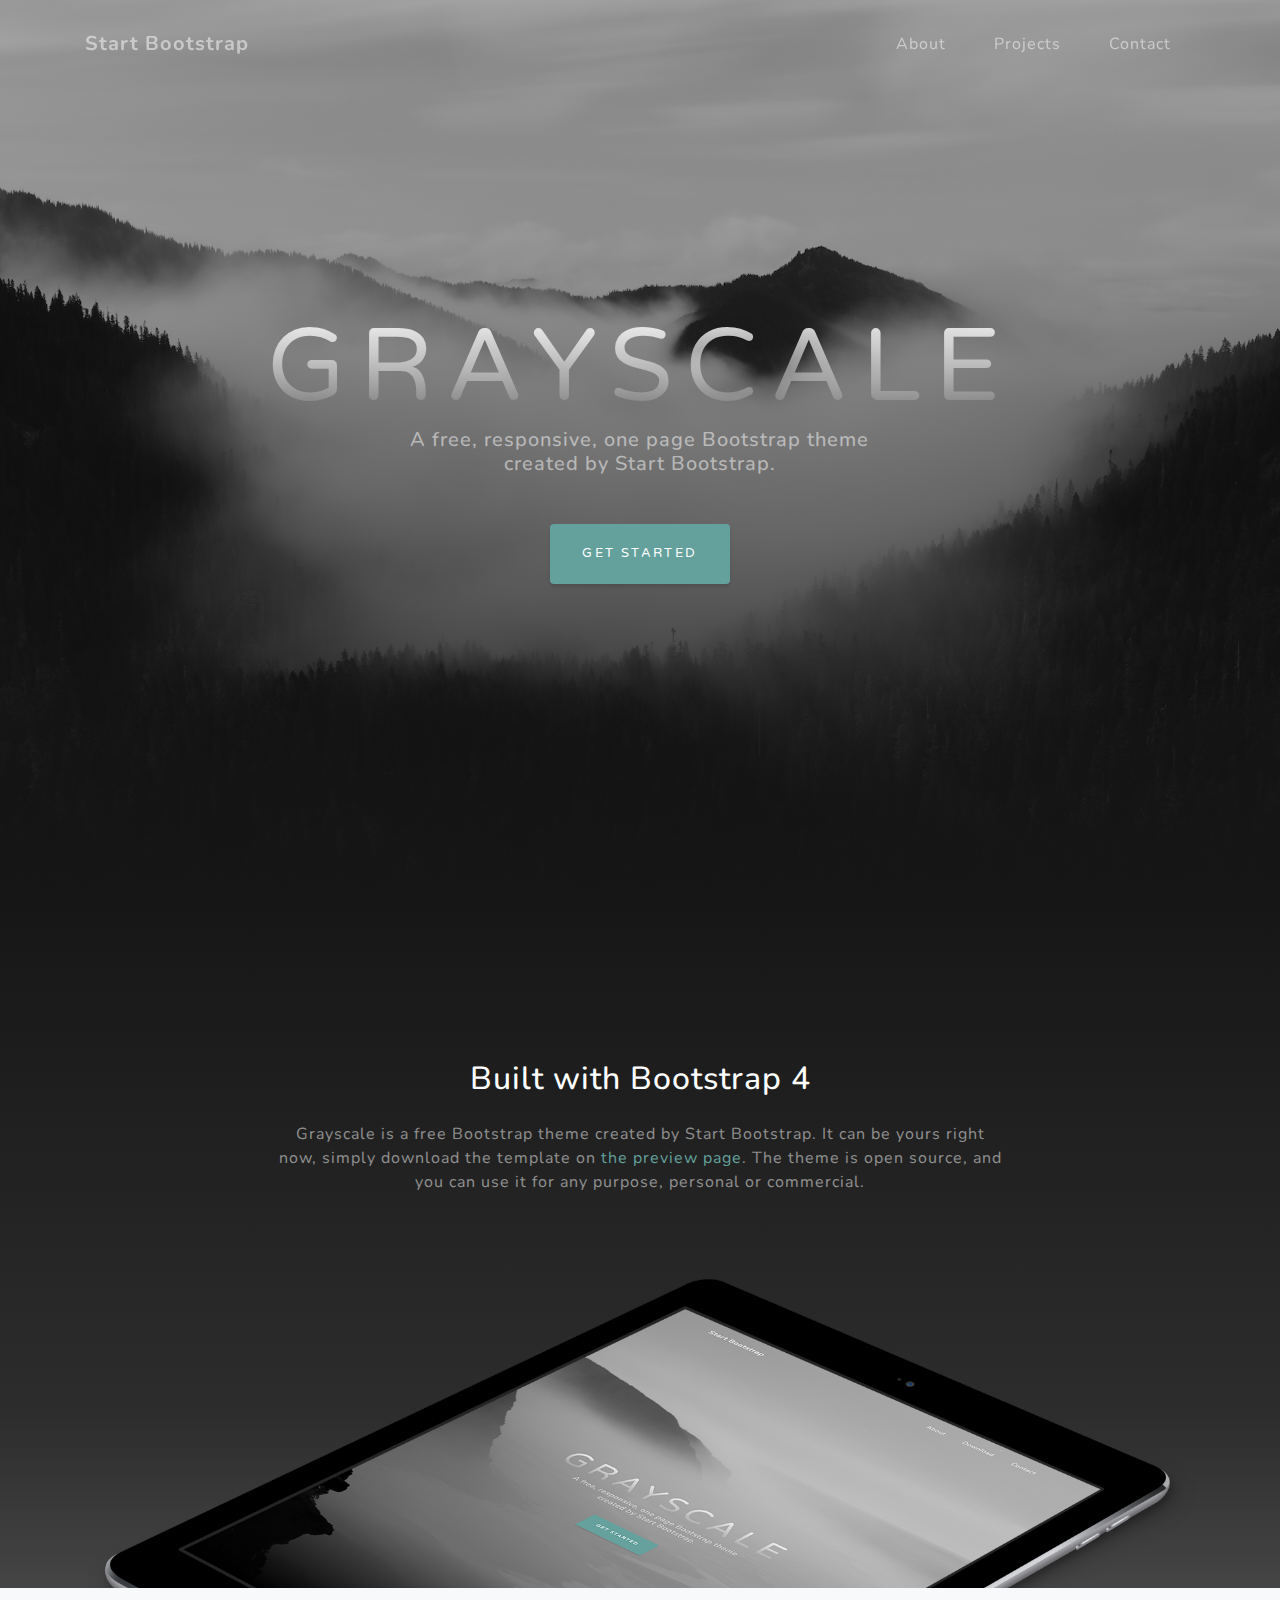
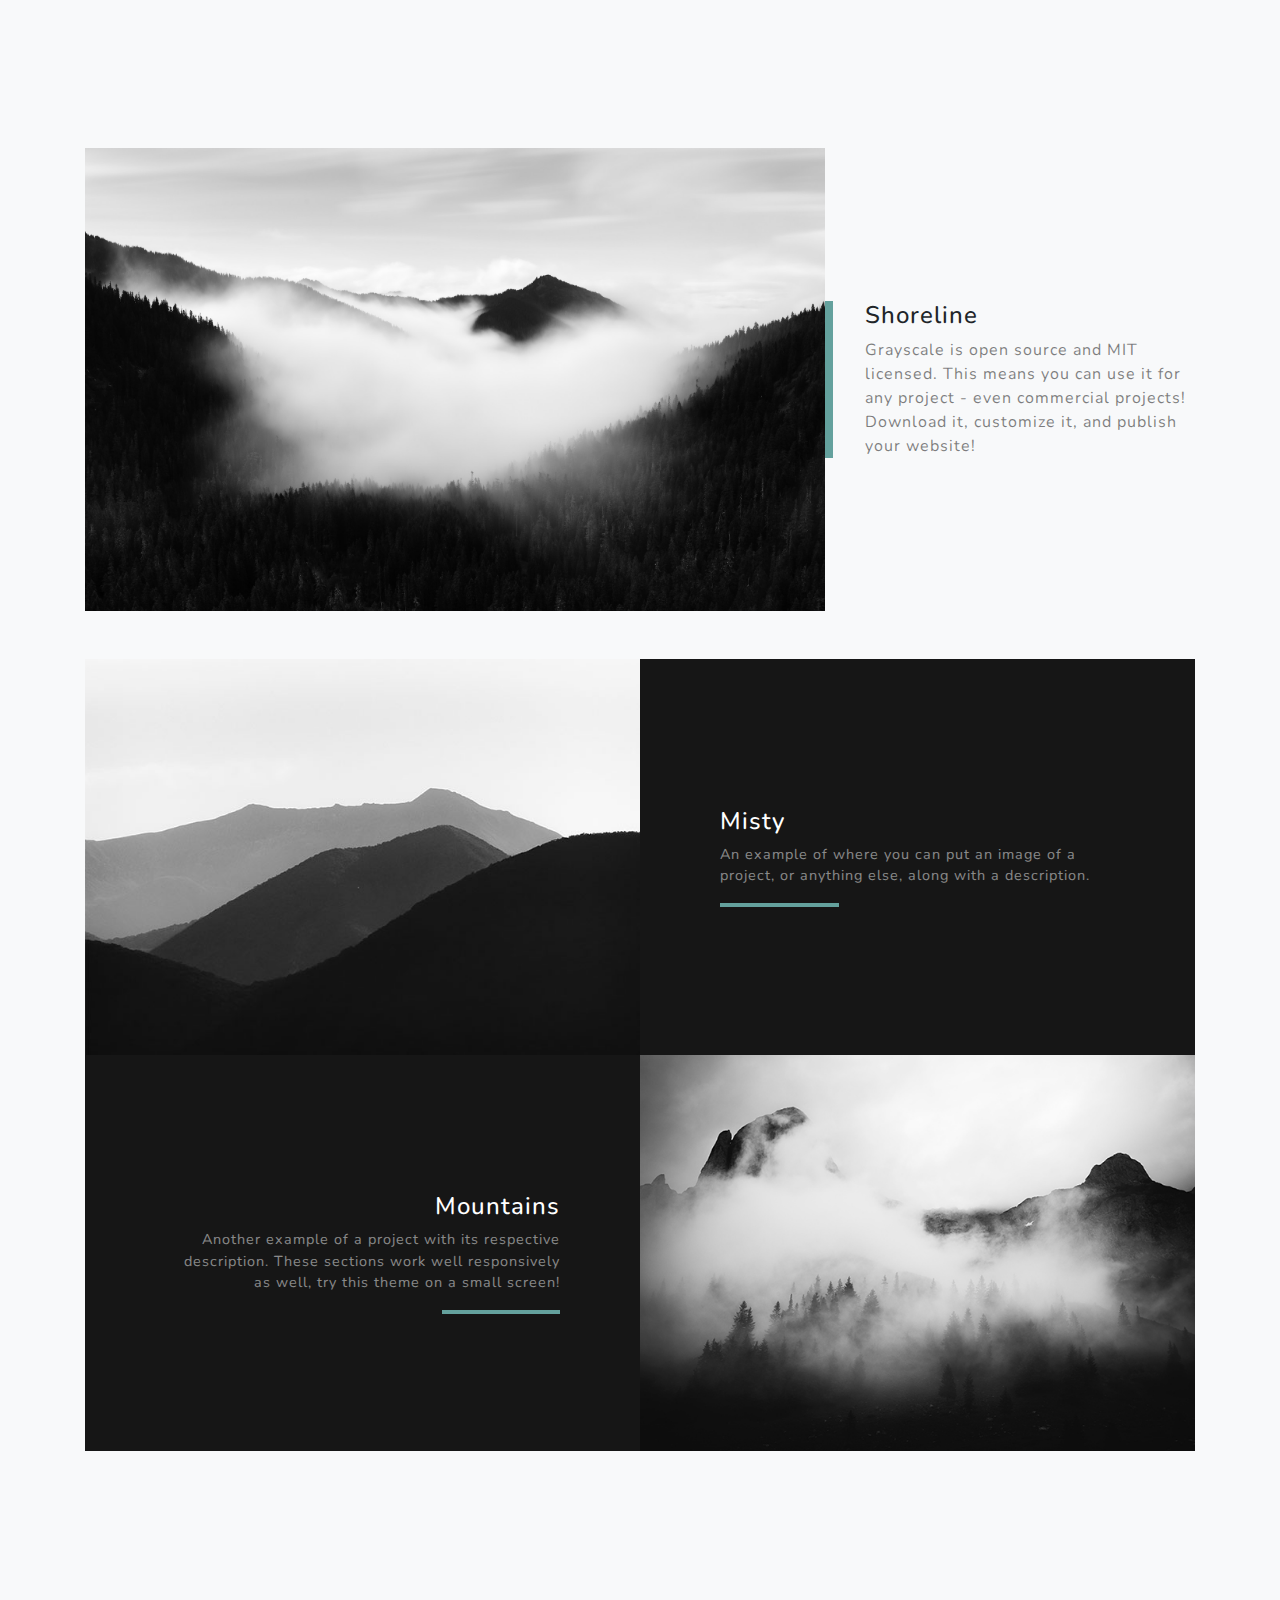
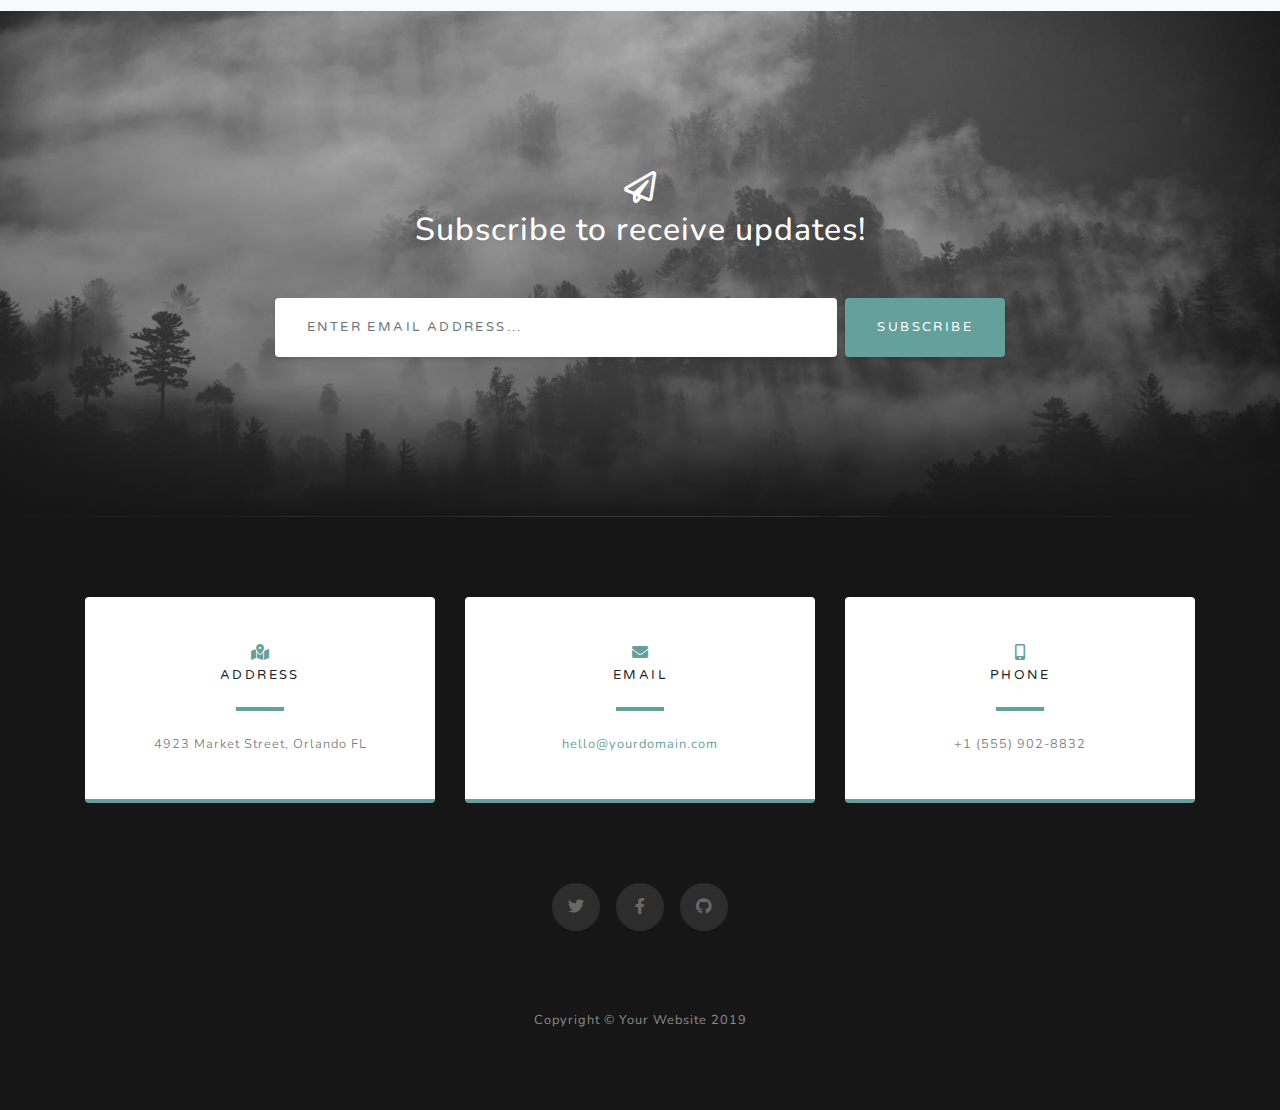
==== index.html @ 2335f9d2 "added a template for the store" ====
<!DOCTYPE html>
<html lang="en">

<head>

  <meta charset="utf-8">
  <meta name="viewport" content="width=device-width, initial-scale=1, shrink-to-fit=no">
  <meta name="description" content="">
  <meta name="author" content="">

  <title>VULGAR</title>

  <!-- Bootstrap core CSS -->
  <link href="vendor/bootstrap/css/bootstrap.min.css" rel="stylesheet">

  <!-- Custom fonts for this template -->
  <link href="vendor/fontawesome-free/css/all.min.css" rel="stylesheet">
  <link href="https://fonts.googleapis.com/css?family=Varela+Round" rel="stylesheet">
  <link href="https://fonts.googleapis.com/css?family=Nunito:200,200i,300,300i,400,400i,600,600i,700,700i,800,800i,900,900i" rel="stylesheet">

  <!-- Custom styles for this template -->
  <link href="css/grayscale.min.css" rel="stylesheet">

</head>

<body id="page-top">

  <!-- Navigation -->
  <nav class="navbar navbar-expand-lg navbar-light fixed-top" id="mainNav">
    <div class="container">
      <a class="navbar-brand js-scroll-trigger" href="#page-top">Start Bootstrap</a>
      <button class="navbar-toggler navbar-toggler-right" type="button" data-toggle="collapse" data-target="#navbarResponsive" aria-controls="navbarResponsive" aria-expanded="false" aria-label="Toggle navigation">
        Menu
        <i class="fas fa-bars"></i>
      </button>
      <div class="collapse navbar-collapse" id="navbarResponsive">
        <ul class="navbar-nav ml-auto">
          <li class="nav-item">
            <a class="nav-link js-scroll-trigger" href="#about">About</a>
          </li>
          <li class="nav-item">
            <a class="nav-link js-scroll-trigger" href="#projects">Projects</a>
          </li>
          <li class="nav-item">
            <a class="nav-link js-scroll-trigger" href="#signup">Contact</a>
          </li>
        </ul>
      </div>
    </div>
  </nav>

  <!-- Header -->
  <header class="masthead">
    <div class="container d-flex h-100 align-items-center">
      <div class="mx-auto text-center">
        <h1 class="mx-auto my-0 text-uppercase">Grayscale</h1>
        <h2 class="text-white-50 mx-auto mt-2 mb-5">A free, responsive, one page Bootstrap theme created by Start Bootstrap.</h2>
        <a href="#about" class="btn btn-primary js-scroll-trigger">Get Started</a>
      </div>
    </div>
  </header>

  <!-- About Section -->
  <section id="about" class="about-section text-center">
    <div class="container">
      <div class="row">
        <div class="col-lg-8 mx-auto">
          <h2 class="text-white mb-4">Built with Bootstrap 4</h2>
          <p class="text-white-50">Grayscale is a free Bootstrap theme created by Start Bootstrap. It can be yours right now, simply download the template on
            <a href="http://startbootstrap.com/template-overviews/grayscale/">the preview page</a>. The theme is open source, and you can use it for any purpose, personal or commercial.</p>
        </div>
      </div>
      <img src="img/ipad.png" class="img-fluid" alt="">
    </div>
  </section>

  <!-- Projects Section -->
  <section id="projects" class="projects-section bg-light">
    <div class="container">

      <!-- Featured Project Row -->
      <div class="row align-items-center no-gutters mb-4 mb-lg-5">
        <div class="col-xl-8 col-lg-7">
          <img class="img-fluid mb-3 mb-lg-0" src="img/bg-masthead.jpg" alt="">
        </div>
        <div class="col-xl-4 col-lg-5">
          <div class="featured-text text-center text-lg-left">
            <h4>Shoreline</h4>
            <p class="text-black-50 mb-0">Grayscale is open source and MIT licensed. This means you can use it for any project - even commercial projects! Download it, customize it, and publish your website!</p>
          </div>
        </div>
      </div>

      <!-- Project One Row -->
      <div class="row justify-content-center no-gutters mb-5 mb-lg-0">
        <div class="col-lg-6">
          <img class="img-fluid" src="img/demo-image-01.jpg" alt="">
        </div>
        <div class="col-lg-6">
          <div class="bg-black text-center h-100 project">
            <div class="d-flex h-100">
              <div class="project-text w-100 my-auto text-center text-lg-left">
                <h4 class="text-white">Misty</h4>
                <p class="mb-0 text-white-50">An example of where you can put an image of a project, or anything else, along with a description.</p>
                <hr class="d-none d-lg-block mb-0 ml-0">
              </div>
            </div>
          </div>
        </div>
      </div>

      <!-- Project Two Row -->
      <div class="row justify-content-center no-gutters">
        <div class="col-lg-6">
          <img class="img-fluid" src="img/demo-image-02.jpg" alt="">
        </div>
        <div class="col-lg-6 order-lg-first">
          <div class="bg-black text-center h-100 project">
            <div class="d-flex h-100">
              <div class="project-text w-100 my-auto text-center text-lg-right">
                <h4 class="text-white">Mountains</h4>
                <p class="mb-0 text-white-50">Another example of a project with its respective description. These sections work well responsively as well, try this theme on a small screen!</p>
                <hr class="d-none d-lg-block mb-0 mr-0">
              </div>
            </div>
          </div>
        </div>
      </div>

    </div>
  </section>

  <!-- Signup Section -->
  <section id="signup" class="signup-section">
    <div class="container">
      <div class="row">
        <div class="col-md-10 col-lg-8 mx-auto text-center">

          <i class="far fa-paper-plane fa-2x mb-2 text-white"></i>
          <h2 class="text-white mb-5">Subscribe to receive updates!</h2>

          <form class="form-inline d-flex">
            <input type="email" class="form-control flex-fill mr-0 mr-sm-2 mb-3 mb-sm-0" id="inputEmail" placeholder="Enter email address...">
            <button type="submit" class="btn btn-primary mx-auto">Subscribe</button>
          </form>

        </div>
      </div>
    </div>
  </section>

  <!-- Contact Section -->
  <section class="contact-section bg-black">
    <div class="container">

      <div class="row">

        <div class="col-md-4 mb-3 mb-md-0">
          <div class="card py-4 h-100">
            <div class="card-body text-center">
              <i class="fas fa-map-marked-alt text-primary mb-2"></i>
              <h4 class="text-uppercase m-0">Address</h4>
              <hr class="my-4">
              <div class="small text-black-50">4923 Market Street, Orlando FL</div>
            </div>
          </div>
        </div>

        <div class="col-md-4 mb-3 mb-md-0">
          <div class="card py-4 h-100">
            <div class="card-body text-center">
              <i class="fas fa-envelope text-primary mb-2"></i>
              <h4 class="text-uppercase m-0">Email</h4>
              <hr class="my-4">
              <div class="small text-black-50">
                <a href="#">hello@yourdomain.com</a>
              </div>
            </div>
          </div>
        </div>

        <div class="col-md-4 mb-3 mb-md-0">
          <div class="card py-4 h-100">
            <div class="card-body text-center">
              <i class="fas fa-mobile-alt text-primary mb-2"></i>
              <h4 class="text-uppercase m-0">Phone</h4>
              <hr class="my-4">
              <div class="small text-black-50">+1 (555) 902-8832</div>
            </div>
          </div>
        </div>
      </div>

      <div class="social d-flex justify-content-center">
        <a href="#" class="mx-2">
          <i class="fab fa-twitter"></i>
        </a>
        <a href="#" class="mx-2">
          <i class="fab fa-facebook-f"></i>
        </a>
        <a href="#" class="mx-2">
          <i class="fab fa-github"></i>
        </a>
      </div>

    </div>
  </section>

  <!-- Footer -->
  <footer class="bg-black small text-center text-white-50">
    <div class="container">
      Copyright &copy; Your Website 2019
    </div>
  </footer>

  <!-- Bootstrap core JavaScript -->
  <script src="vendor/jquery/jquery.min.js"></script>
  <script src="vendor/bootstrap/js/bootstrap.bundle.min.js"></script>

  <!-- Plugin JavaScript -->
  <script src="vendor/jquery-easing/jquery.easing.min.js"></script>

  <!-- Custom scripts for this template -->
  <script src="js/grayscale.min.js"></script>

</body>

</html>
---- css/grayscale.min.css ----
/*!
 * Start Bootstrap - Grayscale v5.0.8 (https://startbootstrap.com/template-overviews/grayscale)
 * Copyright 2013-2019 Start Bootstrap
 * Licensed under MIT (https://github.com/BlackrockDigital/startbootstrap-grayscale/blob/master/LICENSE)
 */#mainNav{min-height:56px;background-color:#fff}#mainNav .navbar-toggler{font-size:80%;padding:.75rem;color:#64a19d;border:1px solid #64a19d}#mainNav .navbar-toggler:focus{outline:0}#mainNav .navbar-brand{color:#161616;font-weight:700;padding:.9rem 0}#mainNav .navbar-nav .nav-item:hover{color:fade(white,80%);outline:0;background-color:transparent}#mainNav .navbar-nav .nav-item:active,#mainNav .navbar-nav .nav-item:focus{outline:0;background-color:transparent}@media (min-width:992px){#mainNav{padding-top:0;padding-bottom:0;border-bottom:none;background-color:transparent;-webkit-transition:background-color .3s ease-in-out;transition:background-color .3s ease-in-out}#mainNav .navbar-brand{padding:.5rem 0;color:rgba(255,255,255,.5)}#mainNav .nav-link{-webkit-transition:none;transition:none;padding:2rem 1.5rem;color:rgba(255,255,255,.5)}#mainNav .nav-link:hover{color:rgba(255,255,255,.75)}#mainNav .nav-link:active{color:#fff}#mainNav.navbar-shrink{background-color:#fff}#mainNav.navbar-shrink .navbar-brand{color:#161616}#mainNav.navbar-shrink .nav-link{color:#161616;padding:1.5rem 1.5rem 1.25rem;border-bottom:.25rem solid transparent}#mainNav.navbar-shrink .nav-link:hover{color:#64a19d}#mainNav.navbar-shrink .nav-link:active{color:#467370}#mainNav.navbar-shrink .nav-link.active{color:#64a19d;outline:0;border-bottom:.25rem solid #64a19d}}.masthead{position:relative;width:100%;height:auto;min-height:35rem;padding:15rem 0;background:-webkit-gradient(linear,left top,left bottom,from(rgba(22,22,22,.3)),color-stop(75%,rgba(22,22,22,.7)),to(#161616)),url(../img/bg-masthead.jpg);background:linear-gradient(to bottom,rgba(22,22,22,.3) 0,rgba(22,22,22,.7) 75%,#161616 100%),url(../img/bg-masthead.jpg);background-position:center;background-repeat:no-repeat;background-attachment:scroll;background-size:cover}.masthead h1{font-family:'Varela Round';font-size:2.5rem;line-height:2.5rem;letter-spacing:.8rem;background:-webkit-linear-gradient(rgba(255,255,255,.9),rgba(255,255,255,0));-webkit-text-fill-color:transparent;-webkit-background-clip:text}.masthead h2{max-width:20rem;font-size:1rem}@media (min-width:768px){.masthead h1{font-size:4rem;line-height:4rem}}@media (min-width:992px){.masthead{height:100vh;padding:0}.masthead h1{font-size:6.5rem;line-height:6.5rem;letter-spacing:.8rem}.masthead h2{max-width:30rem;font-size:1.25rem}}.btn{-webkit-box-shadow:0 .1875rem .1875rem 0 rgba(0,0,0,.1)!important;box-shadow:0 .1875rem .1875rem 0 rgba(0,0,0,.1)!important;padding:1.25rem 2rem;font-family:'Varela Round';font-size:80%;text-transform:uppercase;letter-spacing:.15rem;border:0}.btn-primary{background-color:#64a19d}.btn-primary:hover{background-color:#4f837f}.btn-primary:focus{background-color:#4f837f;color:#fff}.btn-primary:active{background-color:#467370!important}.about-section{padding-top:10rem;background:-webkit-gradient(linear,left top,left bottom,from(#161616),color-stop(75%,rgba(22,22,22,.9)),to(rgba(22,22,22,.8)));background:linear-gradient(to bottom,#161616 0,rgba(22,22,22,.9) 75%,rgba(22,22,22,.8) 100%)}.about-section p{margin-bottom:5rem}.projects-section{padding:10rem 0}.projects-section .featured-text{padding:2rem}@media (min-width:992px){.projects-section .featured-text{padding:0 0 0 2rem;border-left:.5rem solid #64a19d}}.projects-section .project-text{padding:3rem;font-size:90%}@media (min-width:992px){.projects-section .project-text{padding:5rem}.projects-section .project-text hr{border-color:#64a19d;border-width:.25rem;width:30%}}.signup-section{padding:10rem 0;background:-webkit-gradient(linear,left top,left bottom,from(rgba(22,22,22,.1)),color-stop(75%,rgba(22,22,22,.5)),to(#161616)),url(../img/bg-signup.jpg);background:linear-gradient(to bottom,rgba(22,22,22,.1) 0,rgba(22,22,22,.5) 75%,#161616 100%),url(../img/bg-signup.jpg);background-position:center;background-repeat:no-repeat;background-attachment:scroll;background-size:cover}.signup-section .form-inline input{-webkit-box-shadow:0 .1875rem .1875rem 0 rgba(0,0,0,.1)!important;box-shadow:0 .1875rem .1875rem 0 rgba(0,0,0,.1)!important;padding:1.25rem 2rem;height:auto;font-family:'Varela Round';font-size:80%;text-transform:uppercase;letter-spacing:.15rem;border:0}.contact-section{padding:5rem 0 0}.contact-section .card{border:0;border-bottom:.25rem solid #64a19d}.contact-section .card h4{font-size:.8rem;font-family:'Varela Round';text-transform:uppercase;letter-spacing:.15rem}.contact-section .card hr{border-color:#64a19d;border-width:.25rem;width:3rem}.contact-section .social{margin-top:5rem}.contact-section .social a{text-align:center;height:3rem;width:3rem;background:rgba(255,255,255,.1);border-radius:100%;line-height:3rem;color:rgba(255,255,255,.3)}.contact-section .social a:hover{color:rgba(255,255,255,.5)}.contact-section .social a:active{color:#fff}body{font-family:Nunito;letter-spacing:.0625em}a{color:#64a19d}a:focus,a:hover{text-decoration:none;color:#3c6360}.bg-black{background-color:#161616!important}.bg-primary{background-color:#64a19d!important}.text-primary{color:#64a19d!important}footer{padding:5rem 0}
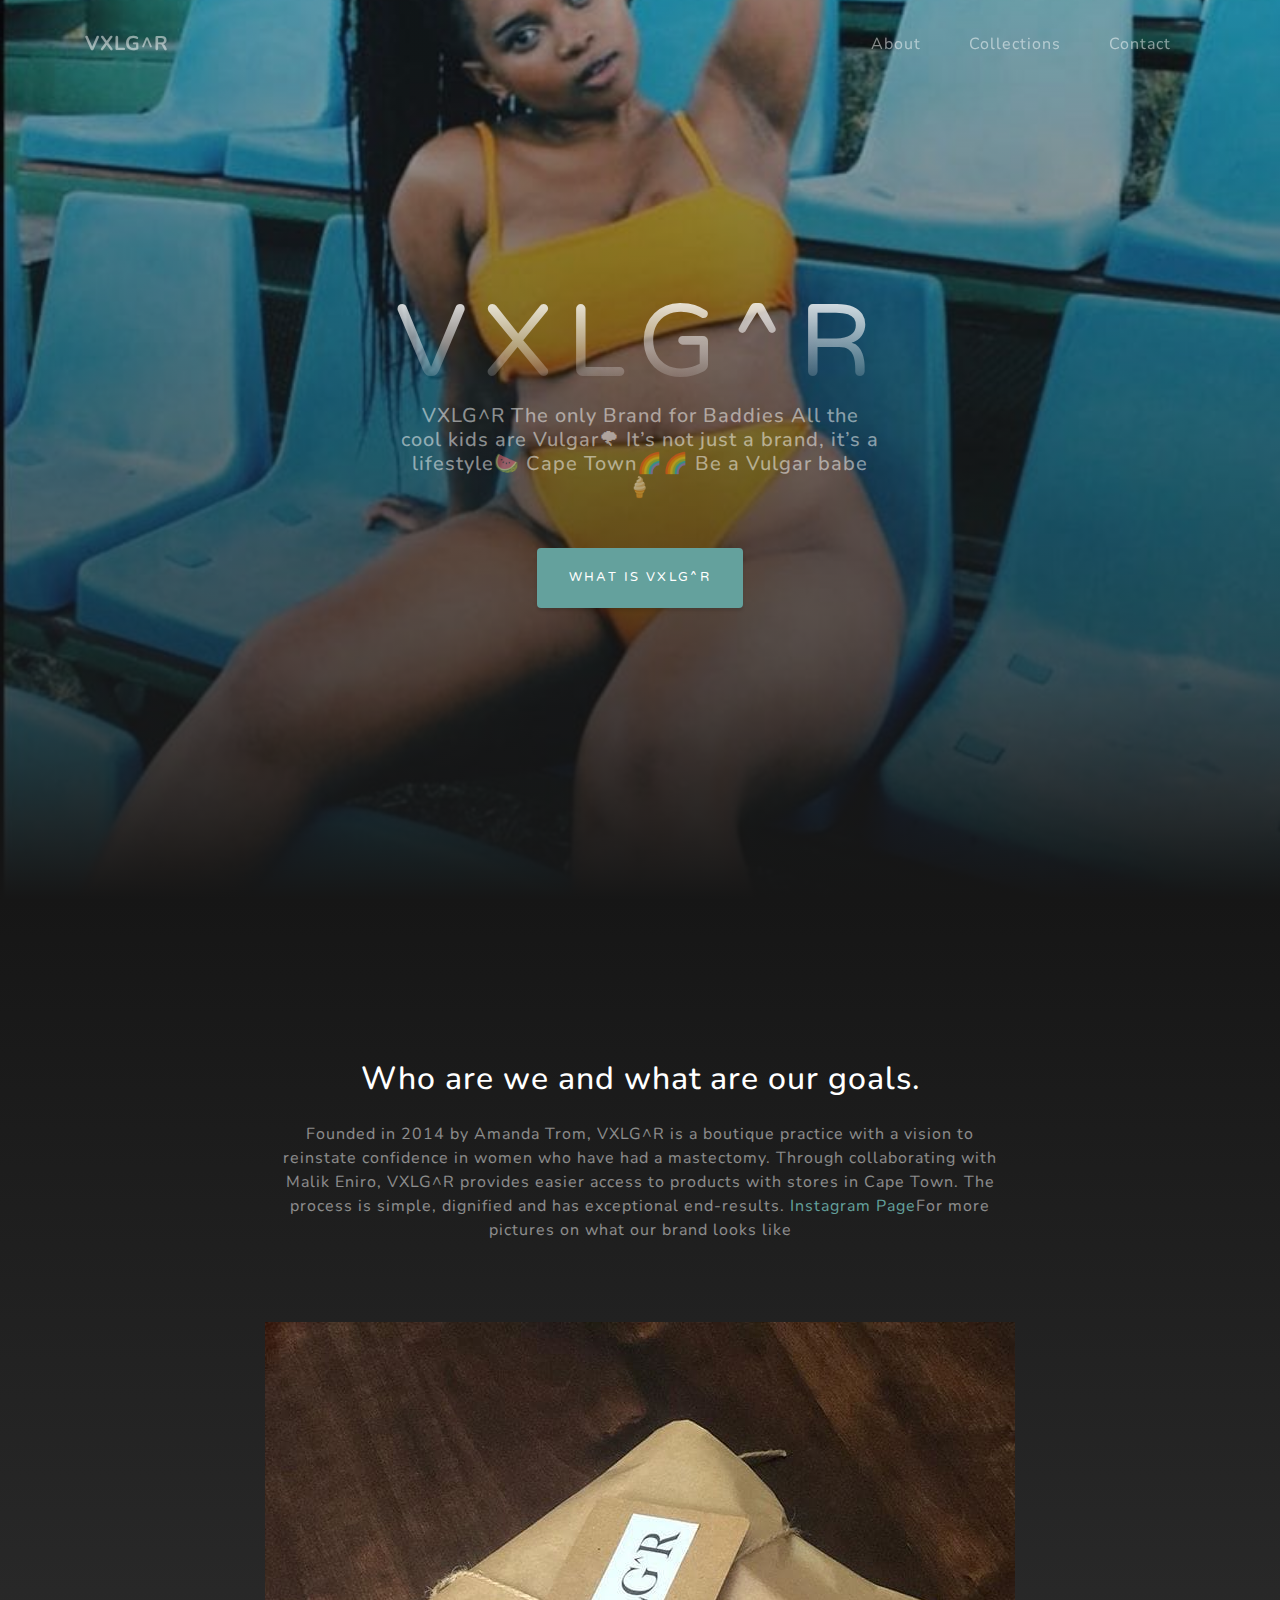
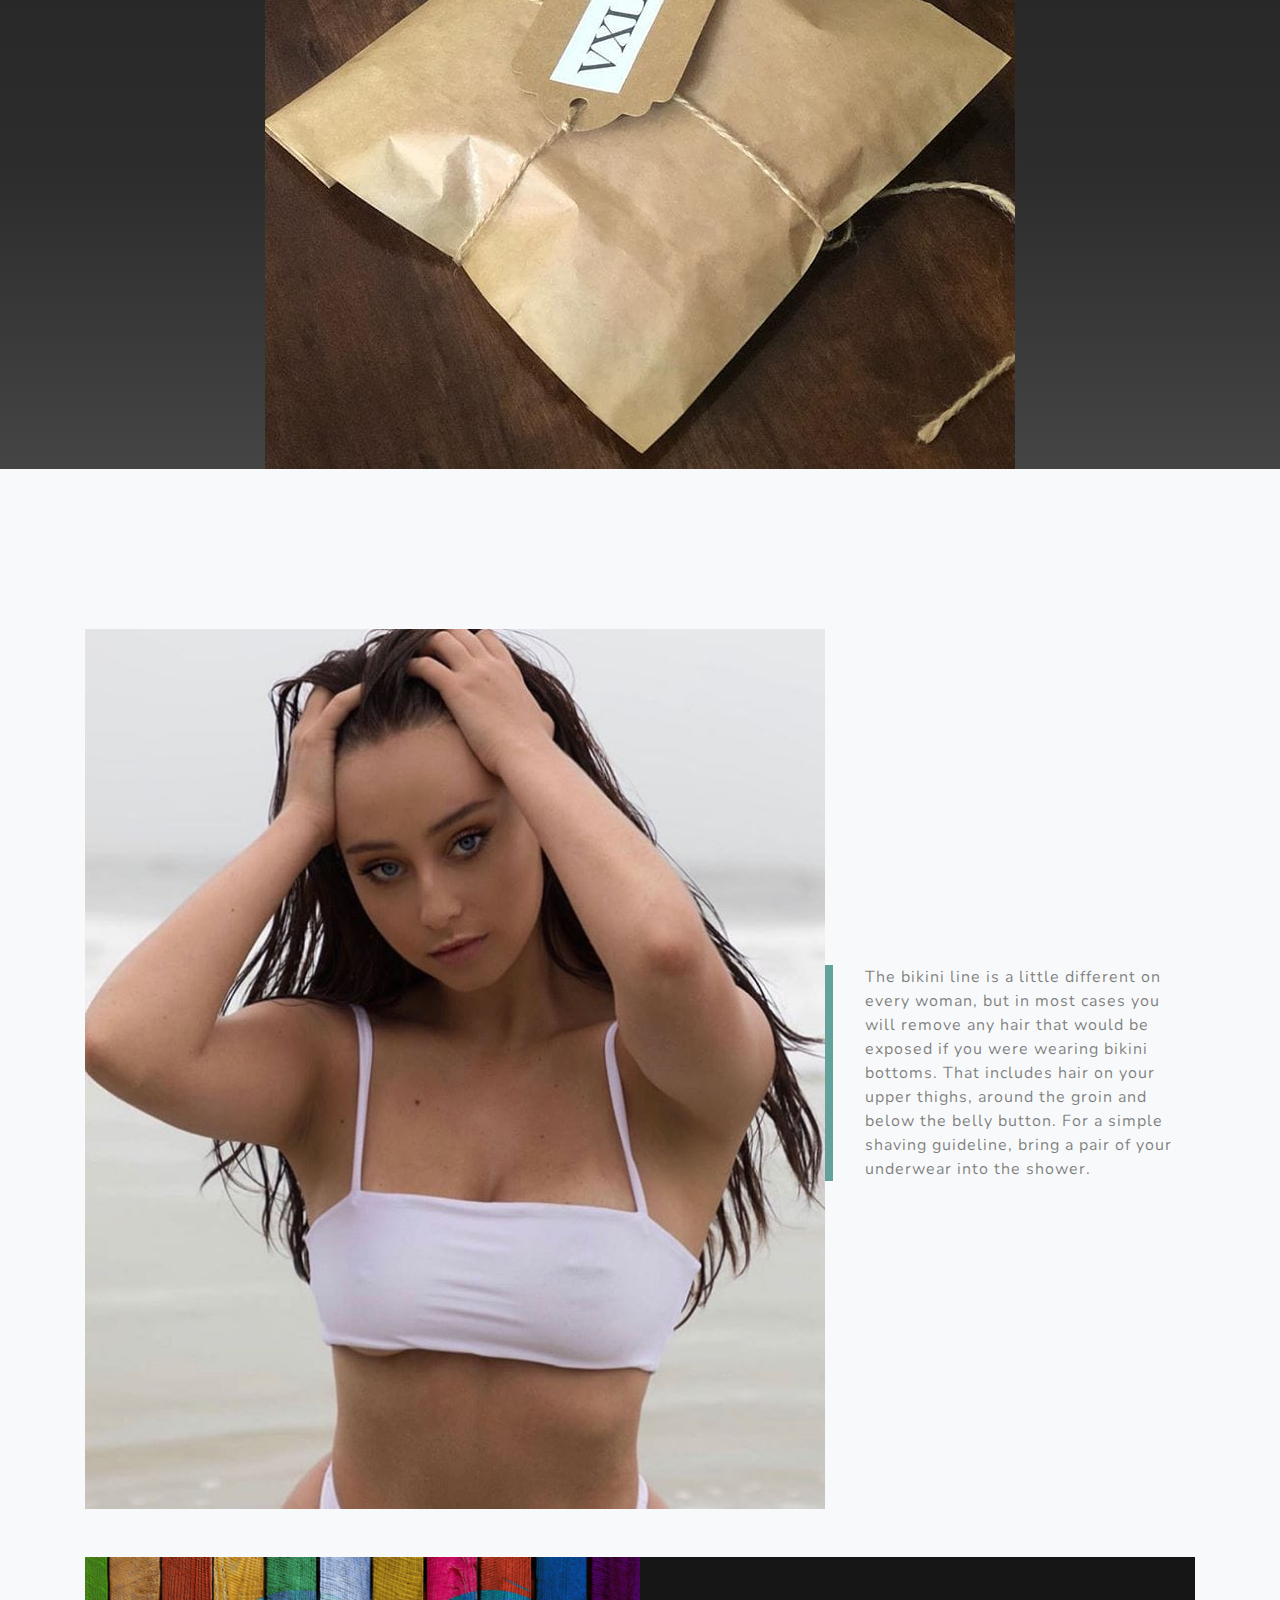
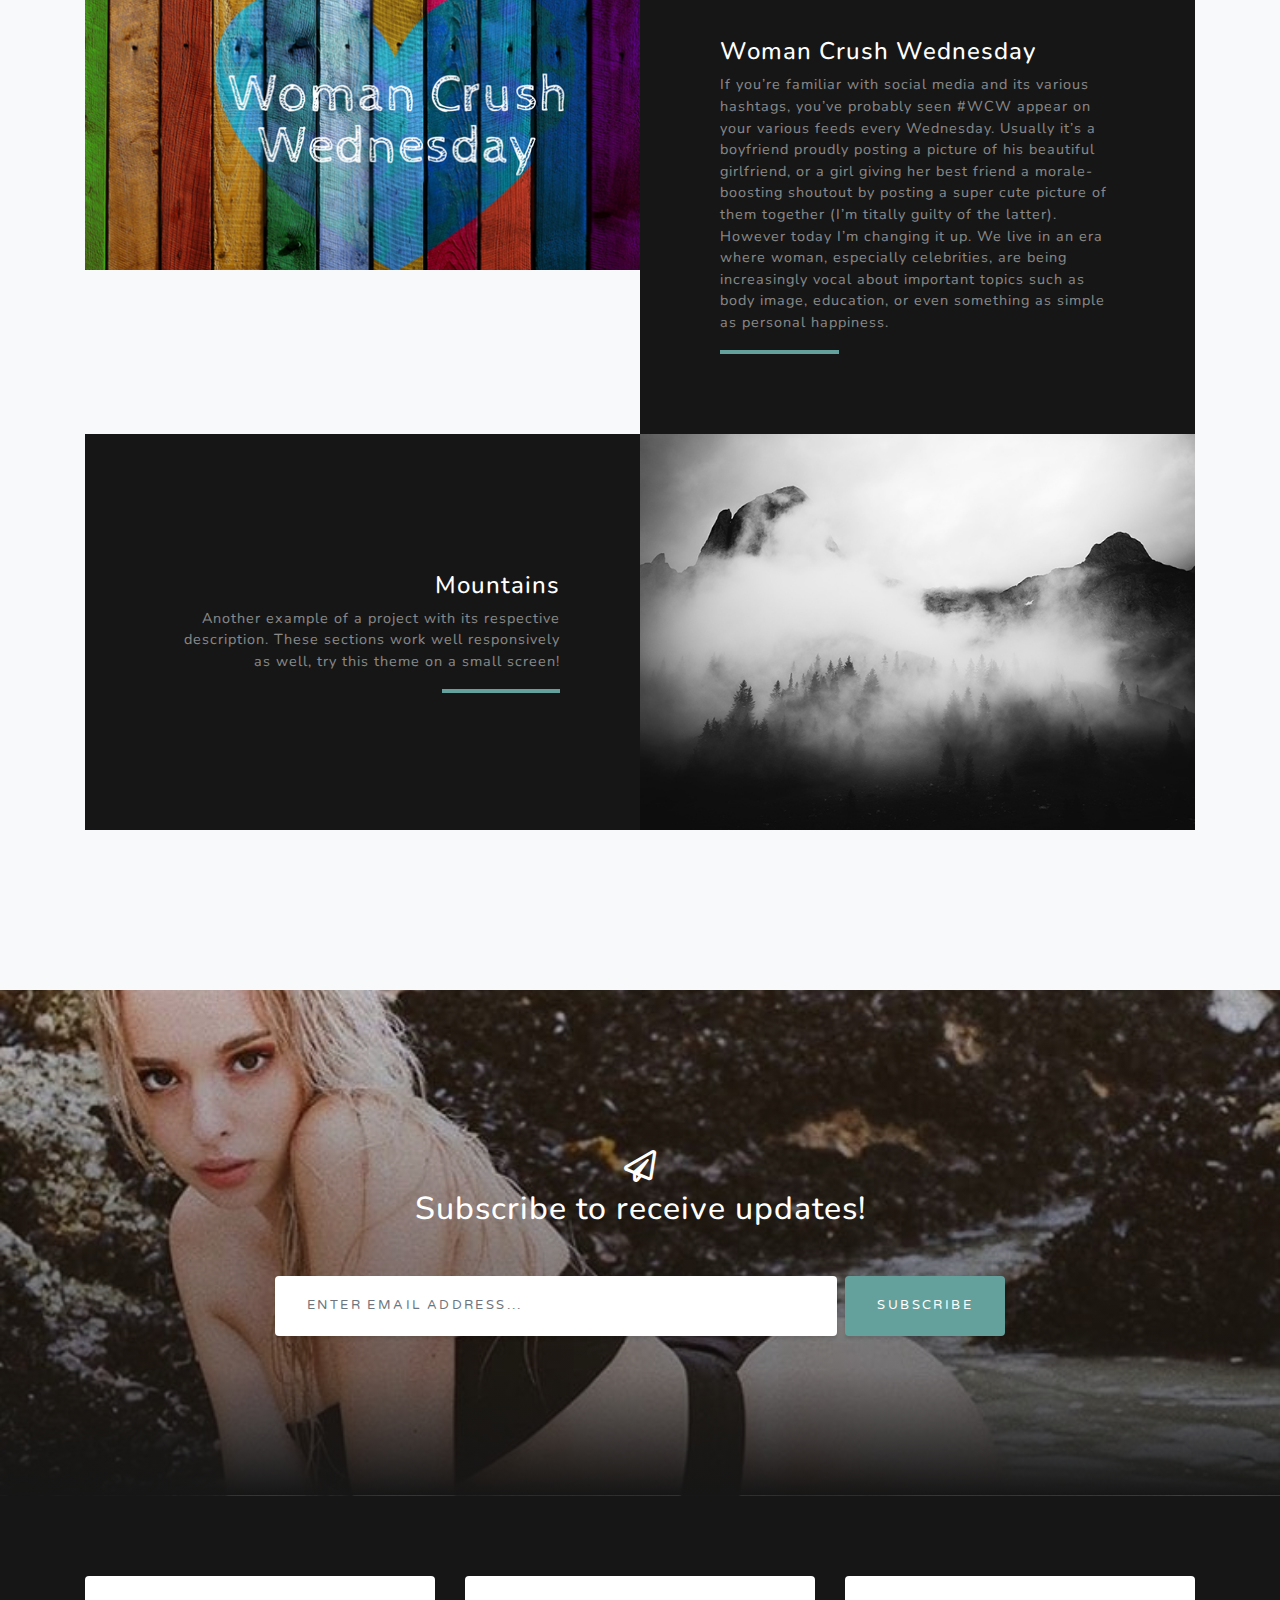
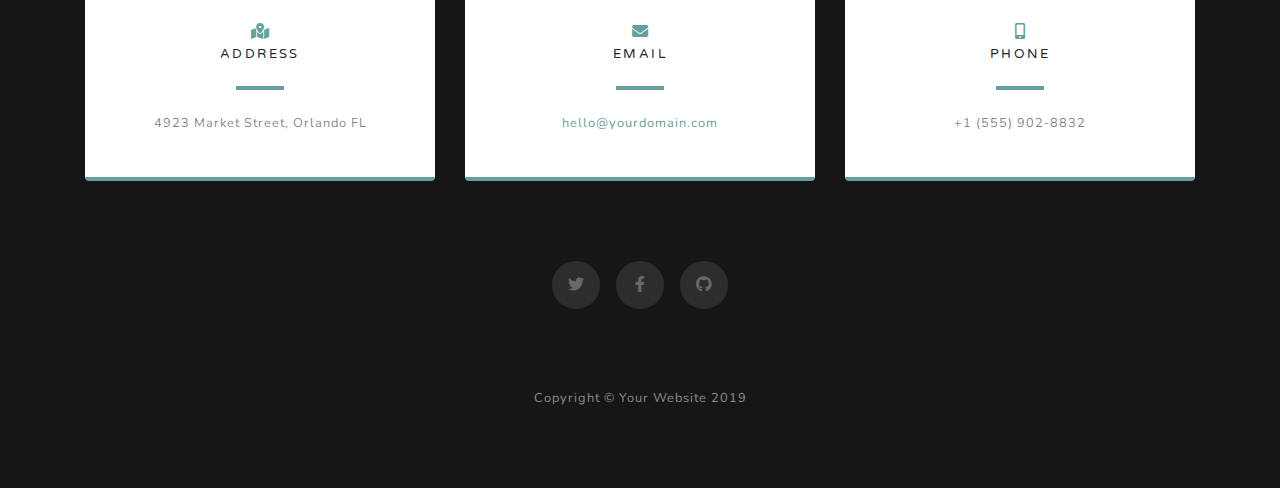
==== commit 733f584e: "added details and pictures" ====
--- a/index.html
+++ b/index.html
@@ -8,7 +8,7 @@
   <meta name="description" content="">
   <meta name="author" content="">
 
-  <title>VULGAR</title>
+  <title>VXLG^R</title>
 
   <!-- Bootstrap core CSS -->
   <link href="vendor/bootstrap/css/bootstrap.min.css" rel="stylesheet">
@@ -28,7 +28,7 @@
   <!-- Navigation -->
   <nav class="navbar navbar-expand-lg navbar-light fixed-top" id="mainNav">
     <div class="container">
-      <a class="navbar-brand js-scroll-trigger" href="#page-top">Start Bootstrap</a>
+      <a class="navbar-brand js-scroll-trigger" href="#page-top">VXLG^R</a>
       <button class="navbar-toggler navbar-toggler-right" type="button" data-toggle="collapse" data-target="#navbarResponsive" aria-controls="navbarResponsive" aria-expanded="false" aria-label="Toggle navigation">
         Menu
         <i class="fas fa-bars"></i>
@@ -39,7 +39,7 @@
             <a class="nav-link js-scroll-trigger" href="#about">About</a>
           </li>
           <li class="nav-item">
-            <a class="nav-link js-scroll-trigger" href="#projects">Projects</a>
+            <a class="nav-link js-scroll-trigger" href="#projects">Collections</a>
           </li>
           <li class="nav-item">
             <a class="nav-link js-scroll-trigger" href="#signup">Contact</a>
@@ -53,9 +53,14 @@
   <header class="masthead">
     <div class="container d-flex h-100 align-items-center">
       <div class="mx-auto text-center">
-        <h1 class="mx-auto my-0 text-uppercase">Grayscale</h1>
-        <h2 class="text-white-50 mx-auto mt-2 mb-5">A free, responsive, one page Bootstrap theme created by Start Bootstrap.</h2>
-        <a href="#about" class="btn btn-primary js-scroll-trigger">Get Started</a>
+        <h1 class="mx-auto my-0 text-uppercase">VXLG^R</h1>
+        <h2 class="text-white-50 mx-auto mt-2 mb-5">VXLG^R
+          The only Brand for Baddies
+          All the cool kids are Vulgar🌪
+          It’s not just a brand, it’s a lifestyle🍉
+          Cape Town🌈🌈
+          Be a Vulgar babe🍦</h2>
+        <a href="#about" class="btn btn-primary js-scroll-trigger">What is VXLG^R</a>
       </div>
     </div>
   </header>
@@ -65,12 +70,12 @@
     <div class="container">
       <div class="row">
         <div class="col-lg-8 mx-auto">
-          <h2 class="text-white mb-4">Built with Bootstrap 4</h2>
-          <p class="text-white-50">Grayscale is a free Bootstrap theme created by Start Bootstrap. It can be yours right now, simply download the template on
-            <a href="http://startbootstrap.com/template-overviews/grayscale/">the preview page</a>. The theme is open source, and you can use it for any purpose, personal or commercial.</p>
-        </div>
-      </div>
-      <img src="img/ipad.png" class="img-fluid" alt="">
+          <h2 class="text-white mb-4">Who are we and what are our goals.</h2>
+          <p class="text-white-50">Founded in 2014 by Amanda Trom,  VXLG^R is a boutique practice with a vision to reinstate confidence in women who have had a mastectomy. Through collaborating with Malik Eniro,  VXLG^R provides easier access to products with stores in Cape Town. The process is simple, dignified and has exceptional end-results.
+            <a href="https://www.instagram.com/vulgar_za/?hl=en">Instagram Page</a>For more pictures on what our brand looks like</p>
+        </div>
+      </div>
+      <img src="img/vulgar.jpeg" class="img-fluid" alt="start up image">
     </div>
   </section>
 
@@ -81,27 +86,31 @@
       <!-- Featured Project Row -->
       <div class="row align-items-center no-gutters mb-4 mb-lg-5">
         <div class="col-xl-8 col-lg-7">
-          <img class="img-fluid mb-3 mb-lg-0" src="img/bg-masthead.jpg" alt="">
-        </div>
+          <img class="img-fluid mb-3 mb-lg-0" src="img/vulgar4.jpeg" alt="">
+        </div>
+        
+
         <div class="col-xl-4 col-lg-5">
           <div class="featured-text text-center text-lg-left">
-            <h4>Shoreline</h4>
-            <p class="text-black-50 mb-0">Grayscale is open source and MIT licensed. This means you can use it for any project - even commercial projects! Download it, customize it, and publish your website!</p>
-          </div>
-        </div>
-      </div>
+            <h4></h4>
+            <p class="text-black-50 mb-0">The bikini line is a little different on every woman, but in most cases you will remove any hair that would be exposed if you were wearing bikini bottoms. That includes hair on your upper thighs, around the groin and below the belly button. For a simple shaving guideline, bring a pair of your underwear into the shower.</p>
+          </div>
+        </div>
+      </div>
+      
+      
 
       <!-- Project One Row -->
       <div class="row justify-content-center no-gutters mb-5 mb-lg-0">
         <div class="col-lg-6">
-          <img class="img-fluid" src="img/demo-image-01.jpg" alt="">
+          <img class="img-fluid" src="img/wcw.png" alt="woman crush Wednesday">
         </div>
         <div class="col-lg-6">
           <div class="bg-black text-center h-100 project">
             <div class="d-flex h-100">
               <div class="project-text w-100 my-auto text-center text-lg-left">
-                <h4 class="text-white">Misty</h4>
-                <p class="mb-0 text-white-50">An example of where you can put an image of a project, or anything else, along with a description.</p>
+                <h4 class="text-white">Woman Crush Wednesday</h4>
+                <p class="mb-0 text-white-50">If you’re familiar with social media and its various hashtags, you’ve probably seen #WCW appear on your various feeds every Wednesday. Usually it’s a boyfriend proudly posting a picture of his beautiful girlfriend, or a girl giving her best friend a morale-boosting shoutout by posting a super cute picture of them together (I’m titally guilty of the latter). However today I’m changing it up. We live in an era where woman, especially celebrities, are being increasingly vocal about important topics such as body image, education, or even something as simple as personal happiness.</p>
                 <hr class="d-none d-lg-block mb-0 ml-0">
               </div>
             </div>
--- a/css/grayscale.min.css
+++ b/css/grayscale.min.css
@@ -2,4 +2,4 @@
  * Start Bootstrap - Grayscale v5.0.8 (https://startbootstrap.com/template-overviews/grayscale)
  * Copyright 2013-2019 Start Bootstrap
  * Licensed under MIT (https://github.com/BlackrockDigital/startbootstrap-grayscale/blob/master/LICENSE)
- */#mainNav{min-height:56px;background-color:#fff}#mainNav .navbar-toggler{font-size:80%;padding:.75rem;color:#64a19d;border:1px solid #64a19d}#mainNav .navbar-toggler:focus{outline:0}#mainNav .navbar-brand{color:#161616;font-weight:700;padding:.9rem 0}#mainNav .navbar-nav .nav-item:hover{color:fade(white,80%);outline:0;background-color:transparent}#mainNav .navbar-nav .nav-item:active,#mainNav .navbar-nav .nav-item:focus{outline:0;background-color:transparent}@media (min-width:992px){#mainNav{padding-top:0;padding-bottom:0;border-bottom:none;background-color:transparent;-webkit-transition:background-color .3s ease-in-out;transition:background-color .3s ease-in-out}#mainNav .navbar-brand{padding:.5rem 0;color:rgba(255,255,255,.5)}#mainNav .nav-link{-webkit-transition:none;transition:none;padding:2rem 1.5rem;color:rgba(255,255,255,.5)}#mainNav .nav-link:hover{color:rgba(255,255,255,.75)}#mainNav .nav-link:active{color:#fff}#mainNav.navbar-shrink{background-color:#fff}#mainNav.navbar-shrink .navbar-brand{color:#161616}#mainNav.navbar-shrink .nav-link{color:#161616;padding:1.5rem 1.5rem 1.25rem;border-bottom:.25rem solid transparent}#mainNav.navbar-shrink .nav-link:hover{color:#64a19d}#mainNav.navbar-shrink .nav-link:active{color:#467370}#mainNav.navbar-shrink .nav-link.active{color:#64a19d;outline:0;border-bottom:.25rem solid #64a19d}}.masthead{position:relative;width:100%;height:auto;min-height:35rem;padding:15rem 0;background:-webkit-gradient(linear,left top,left bottom,from(rgba(22,22,22,.3)),color-stop(75%,rgba(22,22,22,.7)),to(#161616)),url(../img/bg-masthead.jpg);background:linear-gradient(to bottom,rgba(22,22,22,.3) 0,rgba(22,22,22,.7) 75%,#161616 100%),url(../img/bg-masthead.jpg);background-position:center;background-repeat:no-repeat;background-attachment:scroll;background-size:cover}.masthead h1{font-family:'Varela Round';font-size:2.5rem;line-height:2.5rem;letter-spacing:.8rem;background:-webkit-linear-gradient(rgba(255,255,255,.9),rgba(255,255,255,0));-webkit-text-fill-color:transparent;-webkit-background-clip:text}.masthead h2{max-width:20rem;font-size:1rem}@media (min-width:768px){.masthead h1{font-size:4rem;line-height:4rem}}@media (min-width:992px){.masthead{height:100vh;padding:0}.masthead h1{font-size:6.5rem;line-height:6.5rem;letter-spacing:.8rem}.masthead h2{max-width:30rem;font-size:1.25rem}}.btn{-webkit-box-shadow:0 .1875rem .1875rem 0 rgba(0,0,0,.1)!important;box-shadow:0 .1875rem .1875rem 0 rgba(0,0,0,.1)!important;padding:1.25rem 2rem;font-family:'Varela Round';font-size:80%;text-transform:uppercase;letter-spacing:.15rem;border:0}.btn-primary{background-color:#64a19d}.btn-primary:hover{background-color:#4f837f}.btn-primary:focus{background-color:#4f837f;color:#fff}.btn-primary:active{background-color:#467370!important}.about-section{padding-top:10rem;background:-webkit-gradient(linear,left top,left bottom,from(#161616),color-stop(75%,rgba(22,22,22,.9)),to(rgba(22,22,22,.8)));background:linear-gradient(to bottom,#161616 0,rgba(22,22,22,.9) 75%,rgba(22,22,22,.8) 100%)}.about-section p{margin-bottom:5rem}.projects-section{padding:10rem 0}.projects-section .featured-text{padding:2rem}@media (min-width:992px){.projects-section .featured-text{padding:0 0 0 2rem;border-left:.5rem solid #64a19d}}.projects-section .project-text{padding:3rem;font-size:90%}@media (min-width:992px){.projects-section .project-text{padding:5rem}.projects-section .project-text hr{border-color:#64a19d;border-width:.25rem;width:30%}}.signup-section{padding:10rem 0;background:-webkit-gradient(linear,left top,left bottom,from(rgba(22,22,22,.1)),color-stop(75%,rgba(22,22,22,.5)),to(#161616)),url(../img/bg-signup.jpg);background:linear-gradient(to bottom,rgba(22,22,22,.1) 0,rgba(22,22,22,.5) 75%,#161616 100%),url(../img/bg-signup.jpg);background-position:center;background-repeat:no-repeat;background-attachment:scroll;background-size:cover}.signup-section .form-inline input{-webkit-box-shadow:0 .1875rem .1875rem 0 rgba(0,0,0,.1)!important;box-shadow:0 .1875rem .1875rem 0 rgba(0,0,0,.1)!important;padding:1.25rem 2rem;height:auto;font-family:'Varela Round';font-size:80%;text-transform:uppercase;letter-spacing:.15rem;border:0}.contact-section{padding:5rem 0 0}.contact-section .card{border:0;border-bottom:.25rem solid #64a19d}.contact-section .card h4{font-size:.8rem;font-family:'Varela Round';text-transform:uppercase;letter-spacing:.15rem}.contact-section .card hr{border-color:#64a19d;border-width:.25rem;width:3rem}.contact-section .social{margin-top:5rem}.contact-section .social a{text-align:center;height:3rem;width:3rem;background:rgba(255,255,255,.1);border-radius:100%;line-height:3rem;color:rgba(255,255,255,.3)}.contact-section .social a:hover{color:rgba(255,255,255,.5)}.contact-section .social a:active{color:#fff}body{font-family:Nunito;letter-spacing:.0625em}a{color:#64a19d}a:focus,a:hover{text-decoration:none;color:#3c6360}.bg-black{background-color:#161616!important}.bg-primary{background-color:#64a19d!important}.text-primary{color:#64a19d!important}footer{padding:5rem 0}+ */#mainNav{min-height:56px;background-color:#fff}#mainNav .navbar-toggler{font-size:80%;padding:.75rem;color:#64a19d;border:1px solid #64a19d}#mainNav .navbar-toggler:focus{outline:0}#mainNav .navbar-brand{color:#161616;font-weight:700;padding:.9rem 0}#mainNav .navbar-nav .nav-item:hover{color:fade(white,80%);outline:0;background-color:transparent}#mainNav .navbar-nav .nav-item:active,#mainNav .navbar-nav .nav-item:focus{outline:0;background-color:transparent}@media (min-width:992px){#mainNav{padding-top:0;padding-bottom:0;border-bottom:none;background-color:transparent;-webkit-transition:background-color .3s ease-in-out;transition:background-color .3s ease-in-out}#mainNav .navbar-brand{padding:.5rem 0;color:rgba(255,255,255,.5)}#mainNav .nav-link{-webkit-transition:none;transition:none;padding:2rem 1.5rem;color:rgba(255,255,255,.5)}#mainNav .nav-link:hover{color:rgba(255,255,255,.75)}#mainNav .nav-link:active{color:#fff}#mainNav.navbar-shrink{background-color:#fff}#mainNav.navbar-shrink .navbar-brand{color:#161616}#mainNav.navbar-shrink .nav-link{color:#161616;padding:1.5rem 1.5rem 1.25rem;border-bottom:.25rem solid transparent}#mainNav.navbar-shrink .nav-link:hover{color:#64a19d}#mainNav.navbar-shrink .nav-link:active{color:#467370}#mainNav.navbar-shrink .nav-link.active{color:#64a19d;outline:0;border-bottom:.25rem solid #64a19d}}.masthead{position:relative;width:100%;height:auto;min-height:35rem;padding:15rem 0;background:-webkit-gradient(linear,left top,left bottom,from(rgba(22,22,22,.3)),color-stop(75%,rgba(22,22,22,.7)),to(#161616)),url(../img/vulgar3.jpeg);background:linear-gradient(to bottom,rgba(22,22,22,.3) 0,rgba(22,22,22,.7) 75%,#161616 100%),url(../img/vulgar3.jpeg);background-position:center;background-repeat:no-repeat;background-attachment:scroll;background-size:cover}.masthead h1{font-family:'Varela Round';font-size:2.5rem;line-height:2.5rem;letter-spacing:.8rem;background:-webkit-linear-gradient(rgba(255,255,255,.9),rgba(255,255,255,0));-webkit-text-fill-color:transparent;-webkit-background-clip:text}.masthead h2{max-width:20rem;font-size:1rem}@media (min-width:768px){.masthead h1{font-size:4rem;line-height:4rem}}@media (min-width:992px){.masthead{height:100vh;padding:0}.masthead h1{font-size:6.5rem;line-height:6.5rem;letter-spacing:.8rem}.masthead h2{max-width:30rem;font-size:1.25rem}}.btn{-webkit-box-shadow:0 .1875rem .1875rem 0 rgba(0,0,0,.1)!important;box-shadow:0 .1875rem .1875rem 0 rgba(0,0,0,.1)!important;padding:1.25rem 2rem;font-family:'Varela Round';font-size:80%;text-transform:uppercase;letter-spacing:.15rem;border:0}.btn-primary{background-color:#64a19d}.btn-primary:hover{background-color:#4f837f}.btn-primary:focus{background-color:#4f837f;color:#fff}.btn-primary:active{background-color:#467370!important}.about-section{padding-top:10rem;background:-webkit-gradient(linear,left top,left bottom,from(#161616),color-stop(75%,rgba(22,22,22,.9)),to(rgba(22,22,22,.8)));background:linear-gradient(to bottom,#161616 0,rgba(22,22,22,.9) 75%,rgba(22,22,22,.8) 100%)}.about-section p{margin-bottom:5rem}.projects-section{padding:10rem 0}.projects-section .featured-text{padding:2rem}@media (min-width:992px){.projects-section .featured-text{padding:0 0 0 2rem;border-left:.5rem solid #64a19d}}.projects-section .project-text{padding:3rem;font-size:90%}@media (min-width:992px){.projects-section .project-text{padding:5rem}.projects-section .project-text hr{border-color:#64a19d;border-width:.25rem;width:30%}}.signup-section{padding:10rem 0;background:-webkit-gradient(linear,left top,left bottom,from(rgba(22,22,22,.1)),color-stop(75%,rgba(22,22,22,.5)),to(#161616)),url(../img/vulgar5.jpeg);background:linear-gradient(to bottom,rgba(22,22,22,.1) 0,rgba(22,22,22,.5) 75%,#161616 100%),url(../img/vulgar5.jpeg);background-position:center;background-repeat:no-repeat;background-attachment:scroll;background-size:cover}.signup-section .form-inline input{-webkit-box-shadow:0 .1875rem .1875rem 0 rgba(0,0,0,.1)!important;box-shadow:0 .1875rem .1875rem 0 rgba(0,0,0,.1)!important;padding:1.25rem 2rem;height:auto;font-family:'Varela Round';font-size:80%;text-transform:uppercase;letter-spacing:.15rem;border:0}.contact-section{padding:5rem 0 0}.contact-section .card{border:0;border-bottom:.25rem solid #64a19d}.contact-section .card h4{font-size:.8rem;font-family:'Varela Round';text-transform:uppercase;letter-spacing:.15rem}.contact-section .card hr{border-color:#64a19d;border-width:.25rem;width:3rem}.contact-section .social{margin-top:5rem}.contact-section .social a{text-align:center;height:3rem;width:3rem;background:rgba(255,255,255,.1);border-radius:100%;line-height:3rem;color:rgba(255,255,255,.3)}.contact-section .social a:hover{color:rgba(255,255,255,.5)}.contact-section .social a:active{color:#fff}body{font-family:Nunito;letter-spacing:.0625em}a{color:#64a19d}a:focus,a:hover{text-decoration:none;color:#3c6360}.bg-black{background-color:#161616!important}.bg-primary{background-color:#64a19d!important}.text-primary{color:#64a19d!important}footer{padding:5rem 0}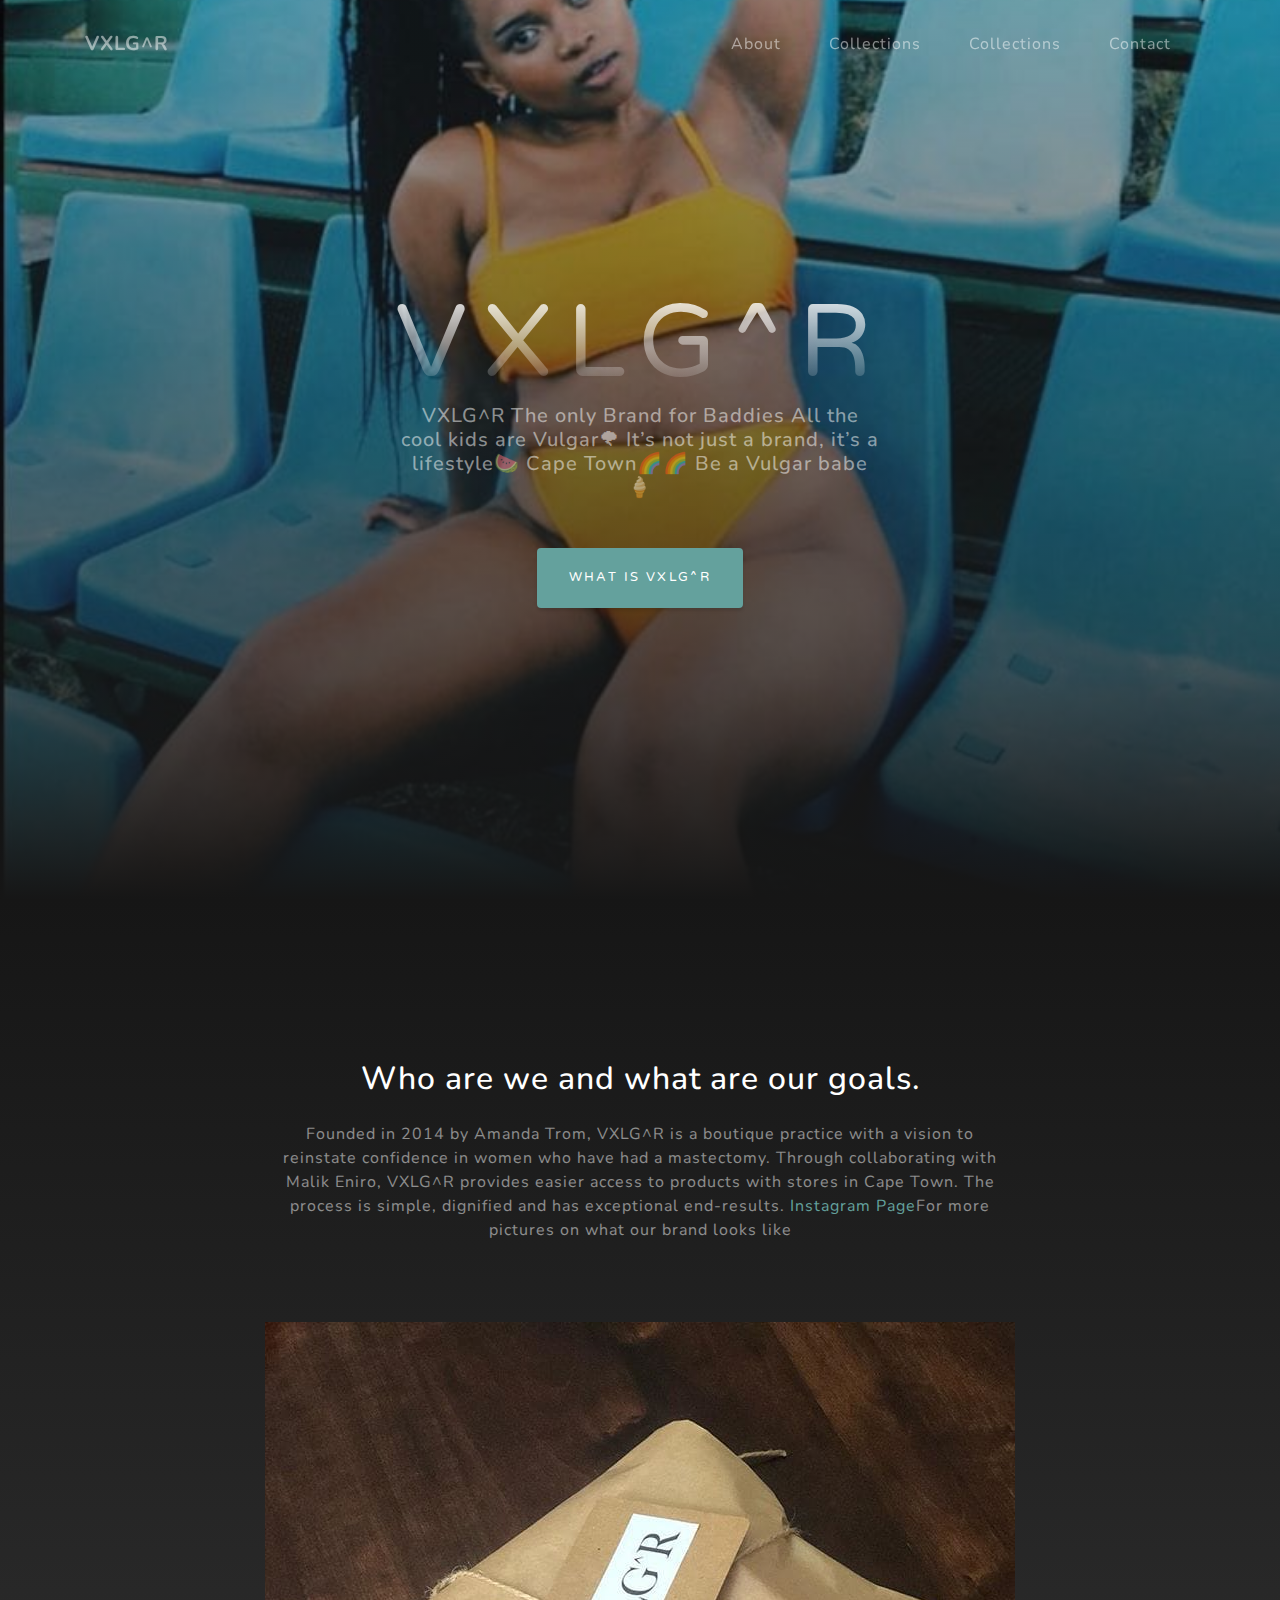
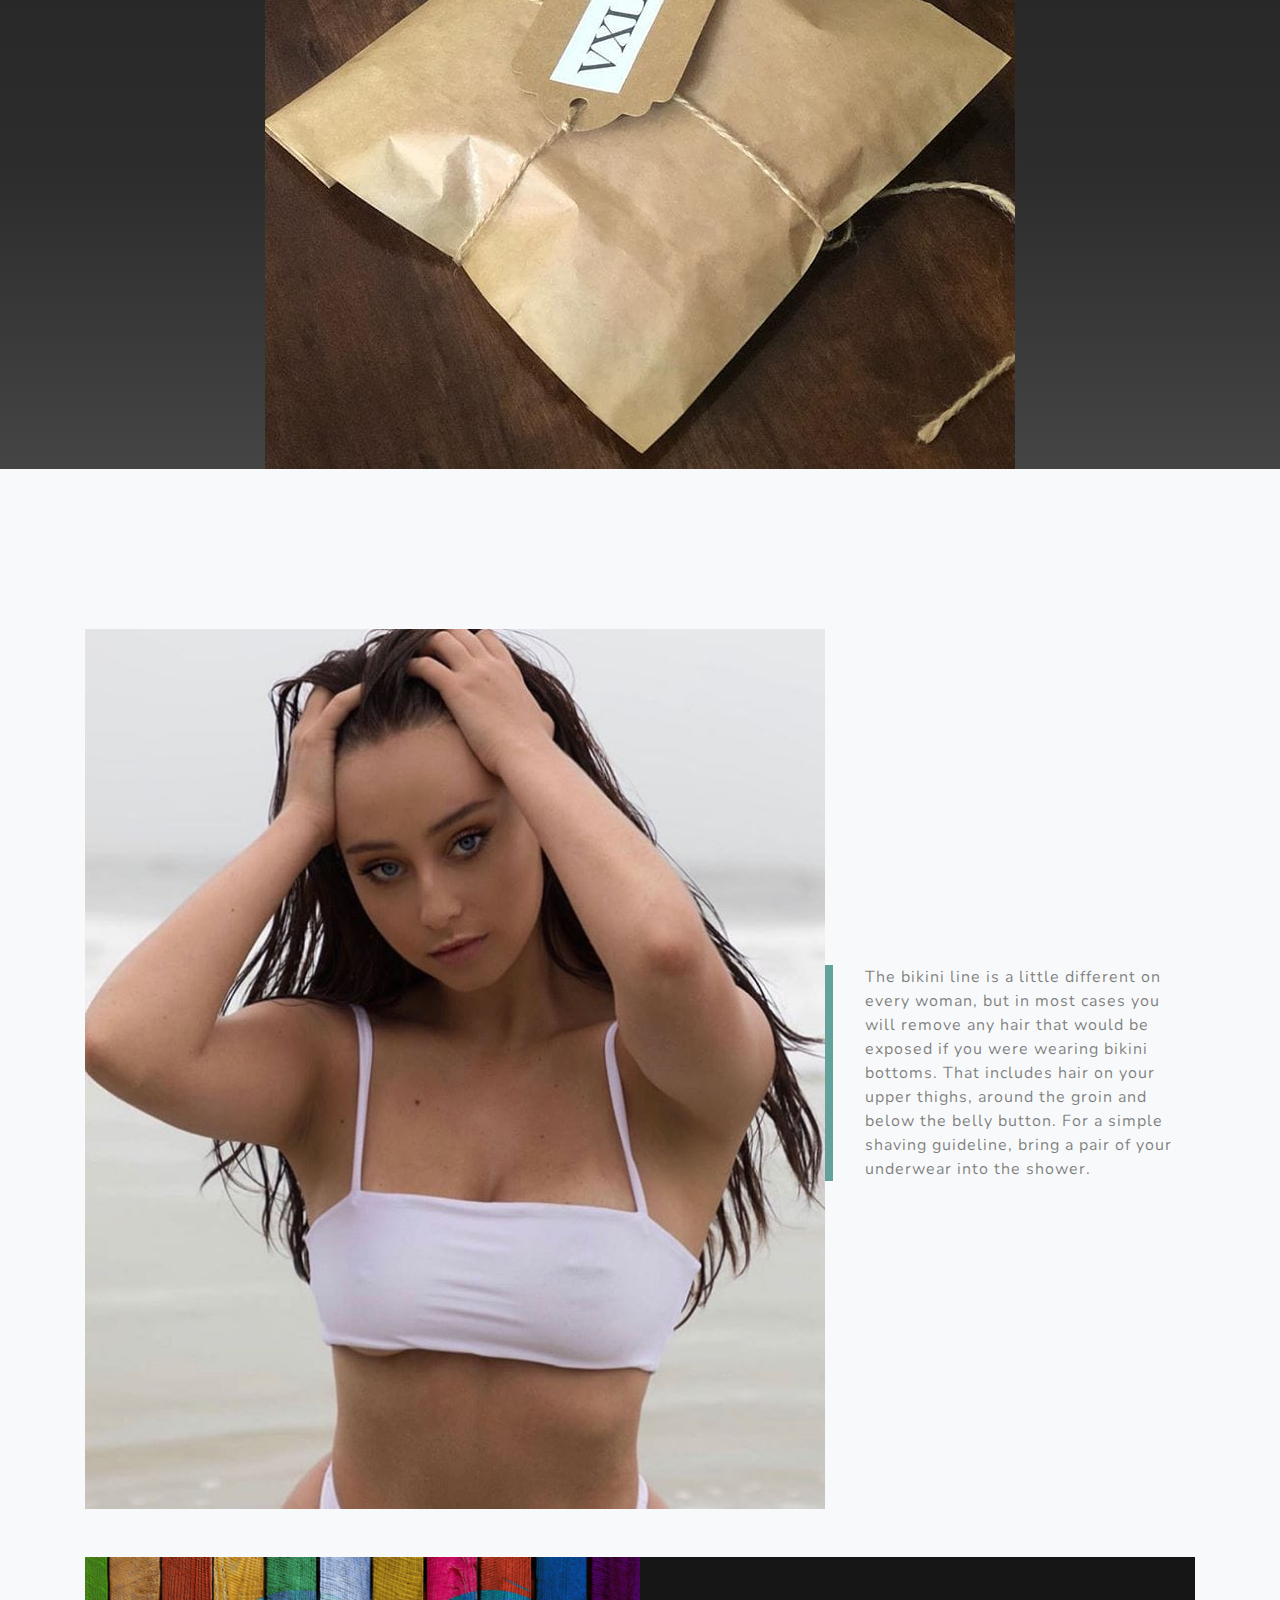
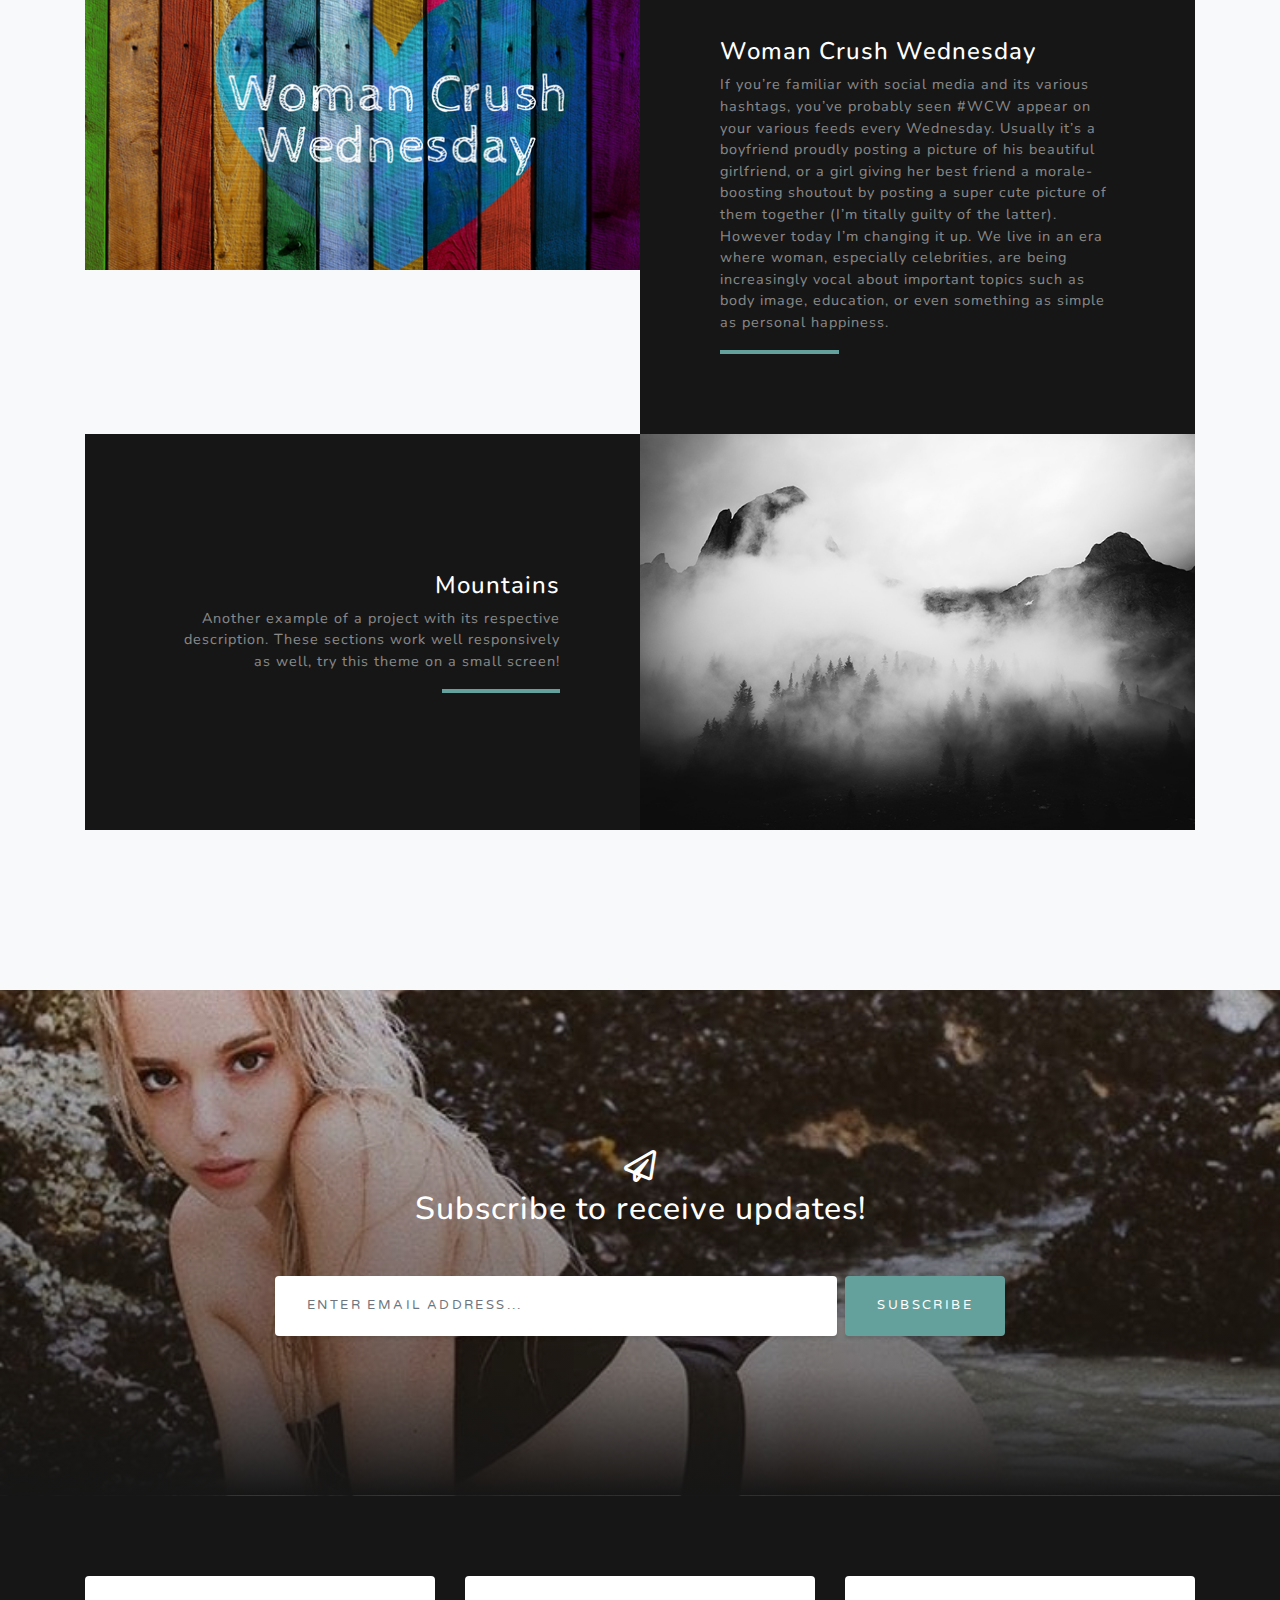
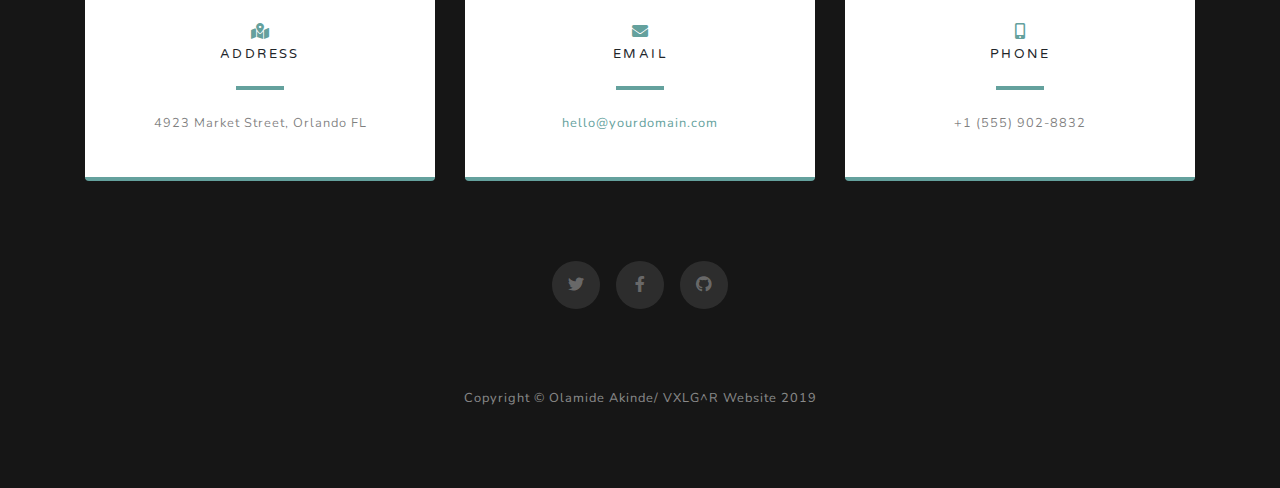
==== commit e2bd62af: "added details and pictures" ====
--- a/index.html
+++ b/index.html
@@ -41,6 +41,9 @@
           <li class="nav-item">
             <a class="nav-link js-scroll-trigger" href="#projects">Collections</a>
           </li>
+          <li class="nav-item">
+              <a class="nav-link js-scroll-trigger" href="collection.html">Collections</a>
+            </li>
           <li class="nav-item">
             <a class="nav-link js-scroll-trigger" href="#signup">Contact</a>
           </li>
@@ -218,7 +221,7 @@
   <!-- Footer -->
   <footer class="bg-black small text-center text-white-50">
     <div class="container">
-      Copyright &copy; Your Website 2019
+      Copyright &copy; Olamide Akinde/ VXLG^R Website 2019
     </div>
   </footer>
 
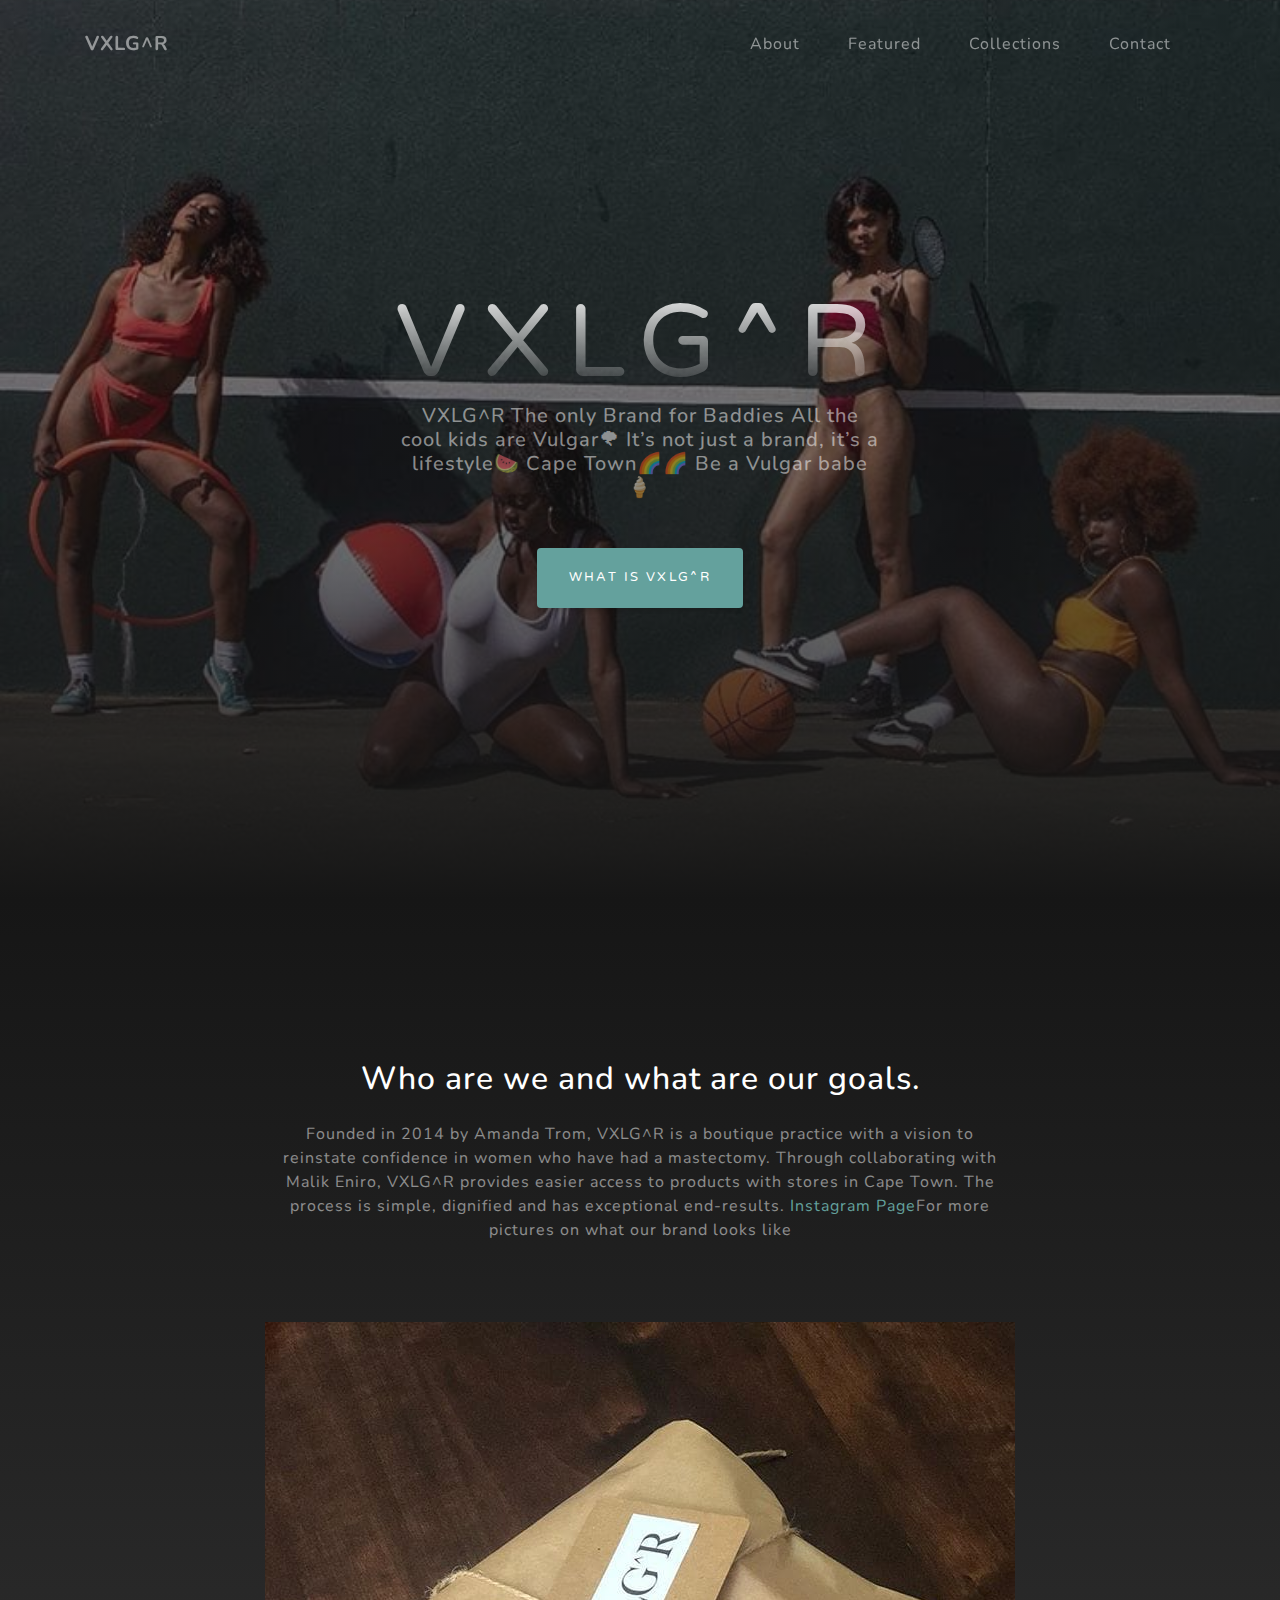
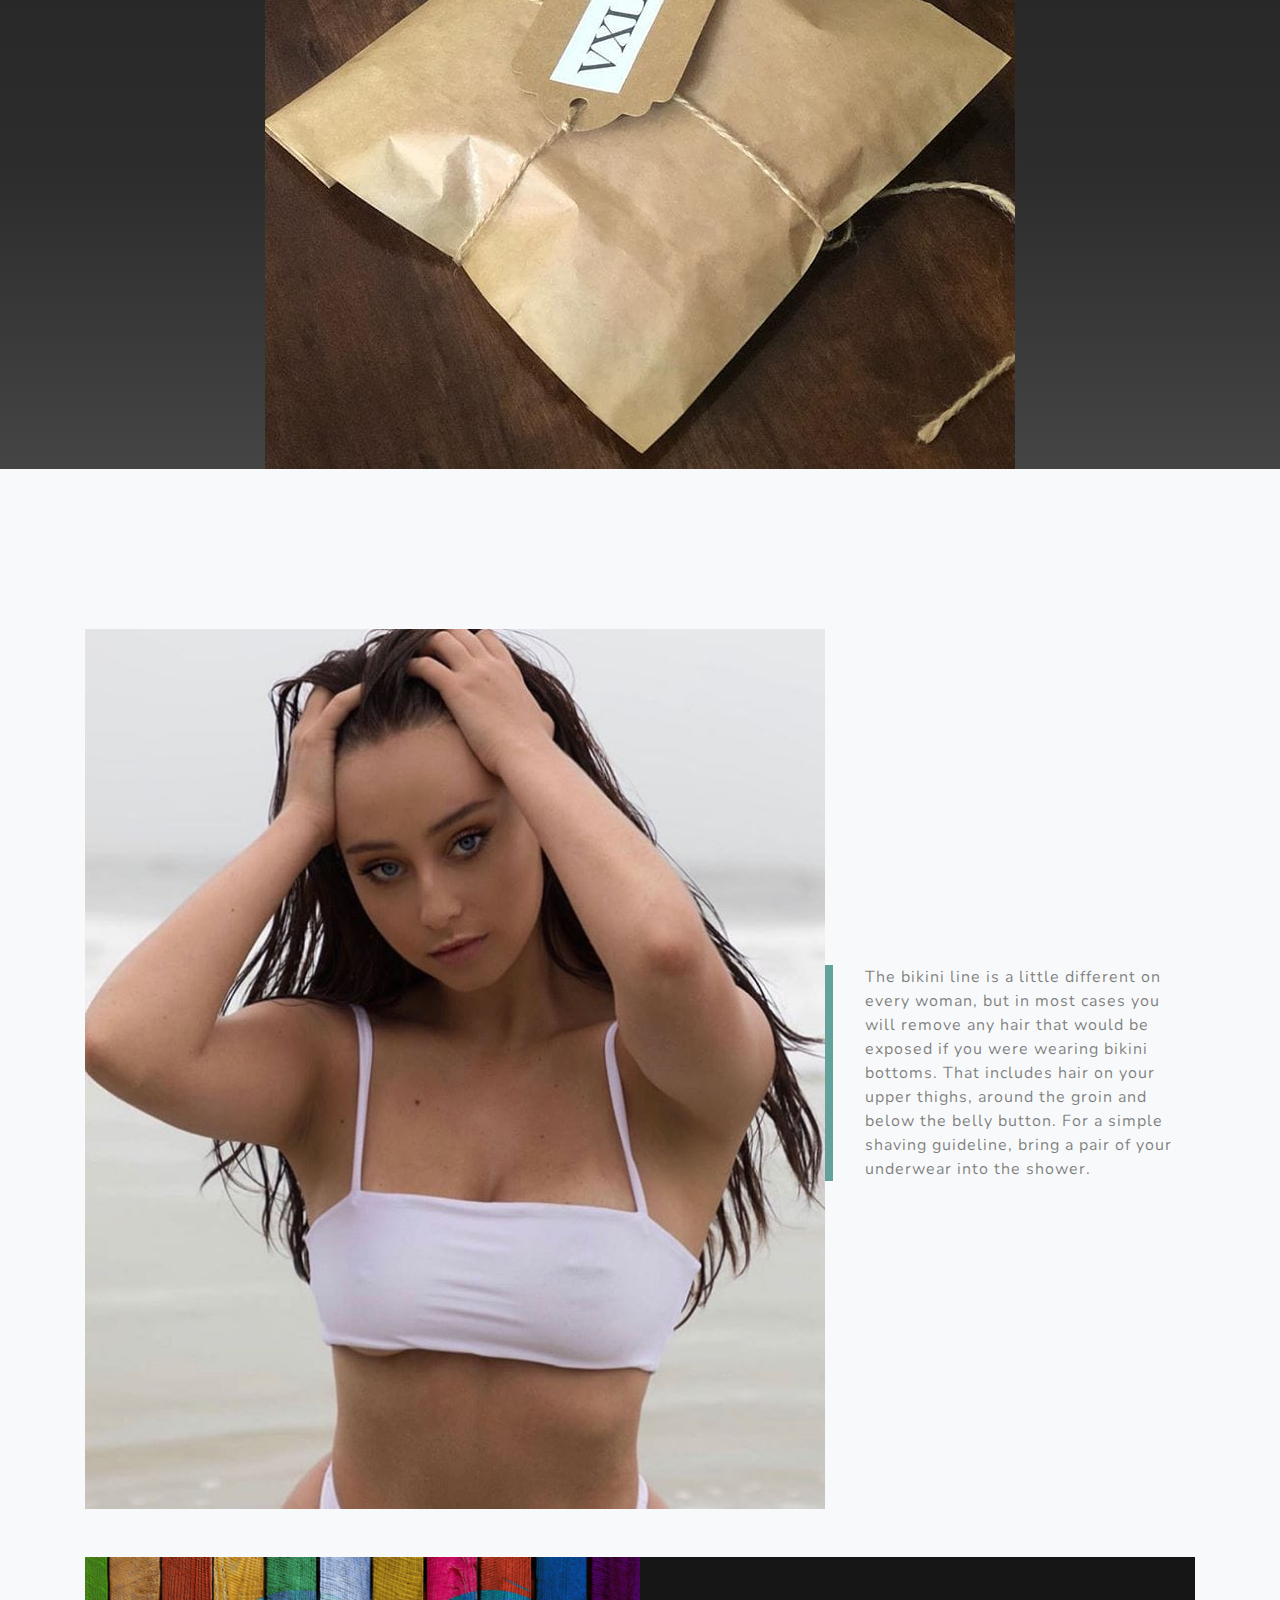
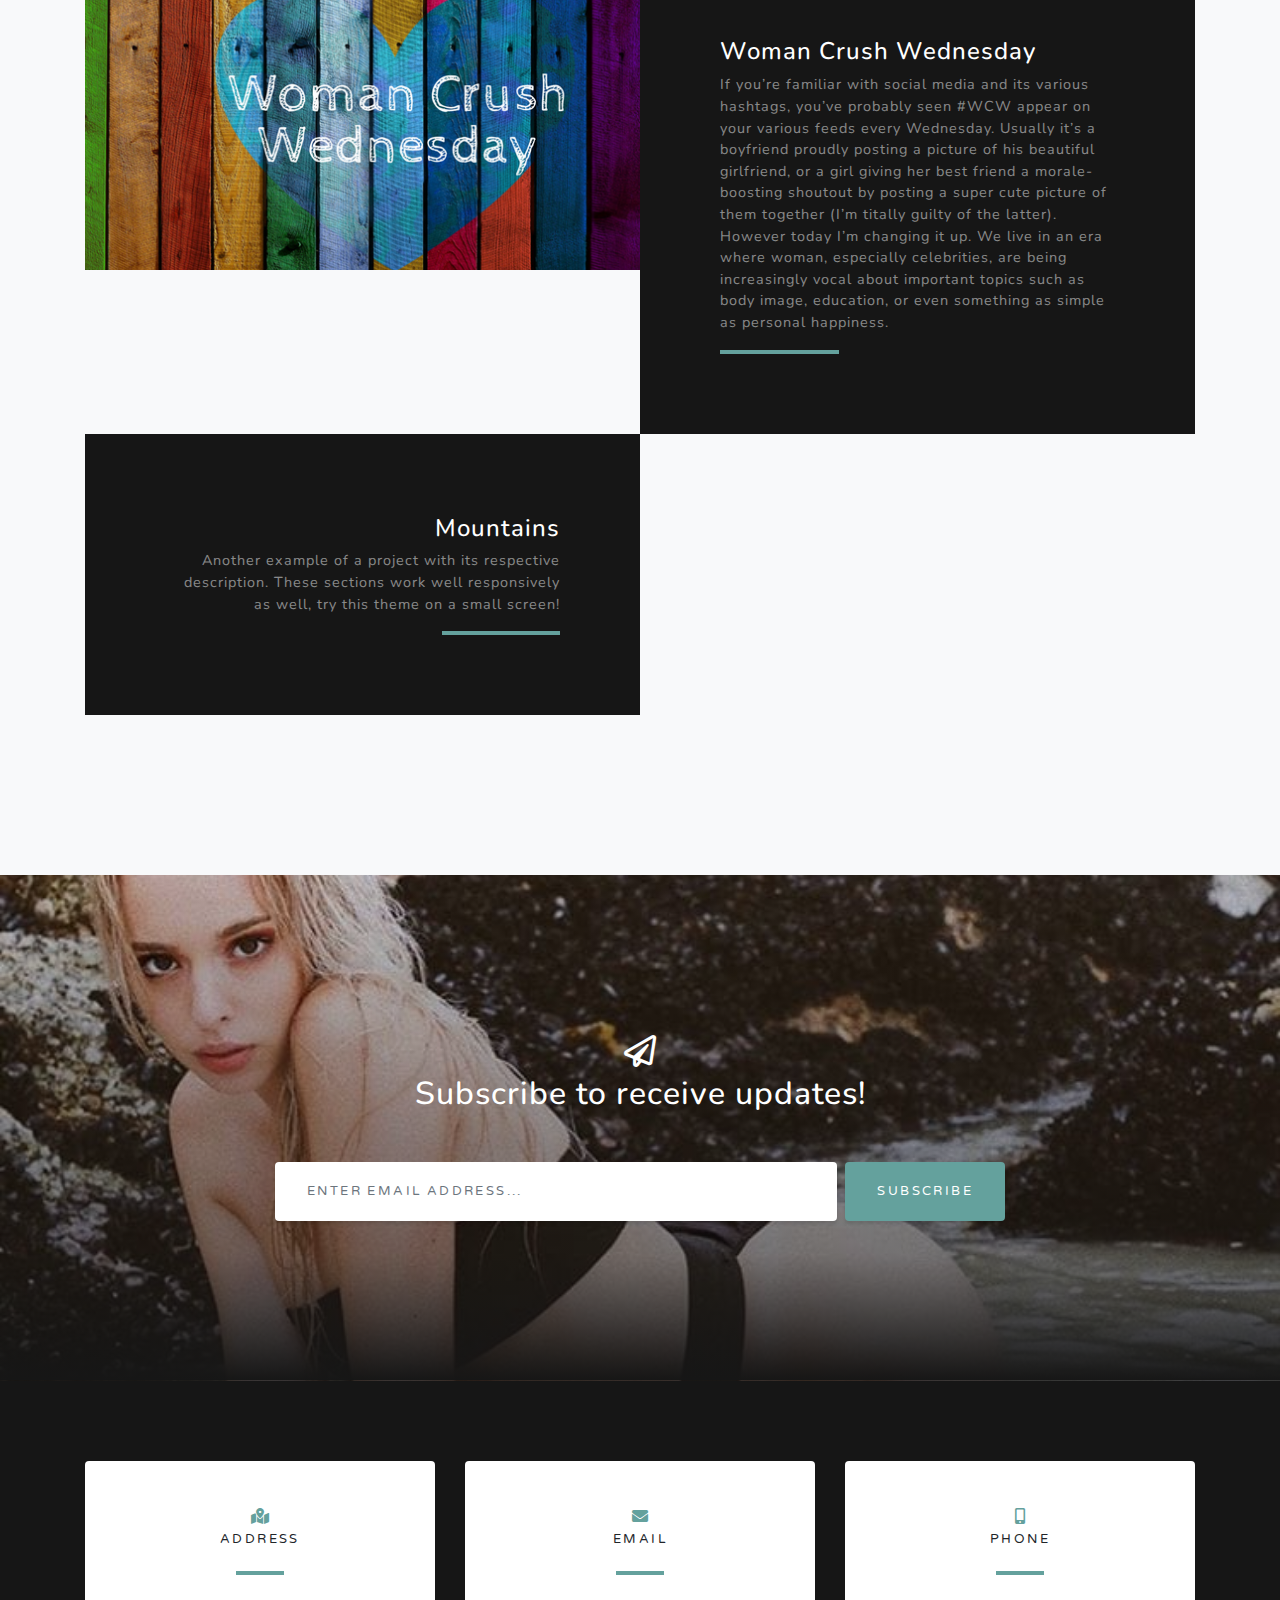
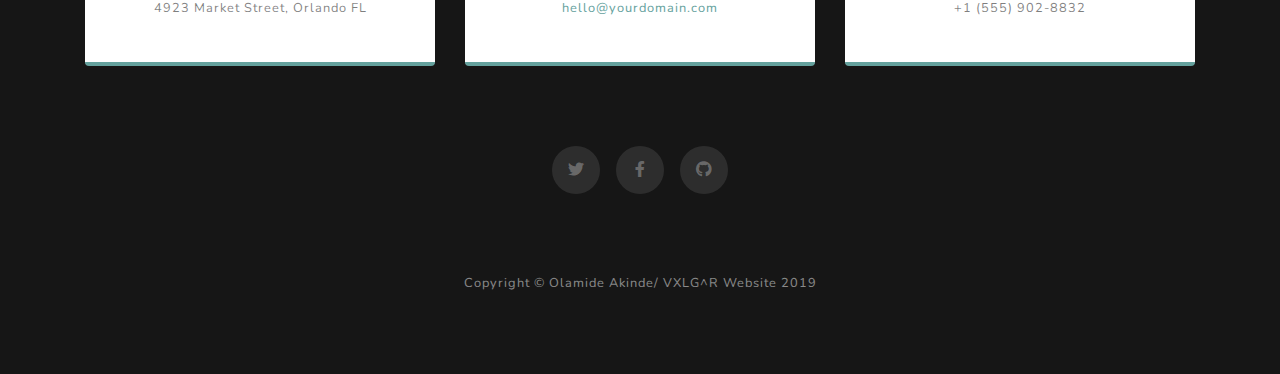
==== commit 9cda7d18: "version 2" ====
--- a/index.html
+++ b/index.html
@@ -39,7 +39,7 @@
             <a class="nav-link js-scroll-trigger" href="#about">About</a>
           </li>
           <li class="nav-item">
-            <a class="nav-link js-scroll-trigger" href="#projects">Collections</a>
+            <a class="nav-link js-scroll-trigger" href="#projects">Featured</a>
           </li>
           <li class="nav-item">
               <a class="nav-link js-scroll-trigger" href="collection.html">Collections</a>
--- a/css/grayscale.min.css
+++ b/css/grayscale.min.css
@@ -2,4 +2,4 @@
  * Start Bootstrap - Grayscale v5.0.8 (https://startbootstrap.com/template-overviews/grayscale)
  * Copyright 2013-2019 Start Bootstrap
  * Licensed under MIT (https://github.com/BlackrockDigital/startbootstrap-grayscale/blob/master/LICENSE)
- */#mainNav{min-height:56px;background-color:#fff}#mainNav .navbar-toggler{font-size:80%;padding:.75rem;color:#64a19d;border:1px solid #64a19d}#mainNav .navbar-toggler:focus{outline:0}#mainNav .navbar-brand{color:#161616;font-weight:700;padding:.9rem 0}#mainNav .navbar-nav .nav-item:hover{color:fade(white,80%);outline:0;background-color:transparent}#mainNav .navbar-nav .nav-item:active,#mainNav .navbar-nav .nav-item:focus{outline:0;background-color:transparent}@media (min-width:992px){#mainNav{padding-top:0;padding-bottom:0;border-bottom:none;background-color:transparent;-webkit-transition:background-color .3s ease-in-out;transition:background-color .3s ease-in-out}#mainNav .navbar-brand{padding:.5rem 0;color:rgba(255,255,255,.5)}#mainNav .nav-link{-webkit-transition:none;transition:none;padding:2rem 1.5rem;color:rgba(255,255,255,.5)}#mainNav .nav-link:hover{color:rgba(255,255,255,.75)}#mainNav .nav-link:active{color:#fff}#mainNav.navbar-shrink{background-color:#fff}#mainNav.navbar-shrink .navbar-brand{color:#161616}#mainNav.navbar-shrink .nav-link{color:#161616;padding:1.5rem 1.5rem 1.25rem;border-bottom:.25rem solid transparent}#mainNav.navbar-shrink .nav-link:hover{color:#64a19d}#mainNav.navbar-shrink .nav-link:active{color:#467370}#mainNav.navbar-shrink .nav-link.active{color:#64a19d;outline:0;border-bottom:.25rem solid #64a19d}}.masthead{position:relative;width:100%;height:auto;min-height:35rem;padding:15rem 0;background:-webkit-gradient(linear,left top,left bottom,from(rgba(22,22,22,.3)),color-stop(75%,rgba(22,22,22,.7)),to(#161616)),url(../img/vulgar3.jpeg);background:linear-gradient(to bottom,rgba(22,22,22,.3) 0,rgba(22,22,22,.7) 75%,#161616 100%),url(../img/vulgar3.jpeg);background-position:center;background-repeat:no-repeat;background-attachment:scroll;background-size:cover}.masthead h1{font-family:'Varela Round';font-size:2.5rem;line-height:2.5rem;letter-spacing:.8rem;background:-webkit-linear-gradient(rgba(255,255,255,.9),rgba(255,255,255,0));-webkit-text-fill-color:transparent;-webkit-background-clip:text}.masthead h2{max-width:20rem;font-size:1rem}@media (min-width:768px){.masthead h1{font-size:4rem;line-height:4rem}}@media (min-width:992px){.masthead{height:100vh;padding:0}.masthead h1{font-size:6.5rem;line-height:6.5rem;letter-spacing:.8rem}.masthead h2{max-width:30rem;font-size:1.25rem}}.btn{-webkit-box-shadow:0 .1875rem .1875rem 0 rgba(0,0,0,.1)!important;box-shadow:0 .1875rem .1875rem 0 rgba(0,0,0,.1)!important;padding:1.25rem 2rem;font-family:'Varela Round';font-size:80%;text-transform:uppercase;letter-spacing:.15rem;border:0}.btn-primary{background-color:#64a19d}.btn-primary:hover{background-color:#4f837f}.btn-primary:focus{background-color:#4f837f;color:#fff}.btn-primary:active{background-color:#467370!important}.about-section{padding-top:10rem;background:-webkit-gradient(linear,left top,left bottom,from(#161616),color-stop(75%,rgba(22,22,22,.9)),to(rgba(22,22,22,.8)));background:linear-gradient(to bottom,#161616 0,rgba(22,22,22,.9) 75%,rgba(22,22,22,.8) 100%)}.about-section p{margin-bottom:5rem}.projects-section{padding:10rem 0}.projects-section .featured-text{padding:2rem}@media (min-width:992px){.projects-section .featured-text{padding:0 0 0 2rem;border-left:.5rem solid #64a19d}}.projects-section .project-text{padding:3rem;font-size:90%}@media (min-width:992px){.projects-section .project-text{padding:5rem}.projects-section .project-text hr{border-color:#64a19d;border-width:.25rem;width:30%}}.signup-section{padding:10rem 0;background:-webkit-gradient(linear,left top,left bottom,from(rgba(22,22,22,.1)),color-stop(75%,rgba(22,22,22,.5)),to(#161616)),url(../img/vulgar5.jpeg);background:linear-gradient(to bottom,rgba(22,22,22,.1) 0,rgba(22,22,22,.5) 75%,#161616 100%),url(../img/vulgar5.jpeg);background-position:center;background-repeat:no-repeat;background-attachment:scroll;background-size:cover}.signup-section .form-inline input{-webkit-box-shadow:0 .1875rem .1875rem 0 rgba(0,0,0,.1)!important;box-shadow:0 .1875rem .1875rem 0 rgba(0,0,0,.1)!important;padding:1.25rem 2rem;height:auto;font-family:'Varela Round';font-size:80%;text-transform:uppercase;letter-spacing:.15rem;border:0}.contact-section{padding:5rem 0 0}.contact-section .card{border:0;border-bottom:.25rem solid #64a19d}.contact-section .card h4{font-size:.8rem;font-family:'Varela Round';text-transform:uppercase;letter-spacing:.15rem}.contact-section .card hr{border-color:#64a19d;border-width:.25rem;width:3rem}.contact-section .social{margin-top:5rem}.contact-section .social a{text-align:center;height:3rem;width:3rem;background:rgba(255,255,255,.1);border-radius:100%;line-height:3rem;color:rgba(255,255,255,.3)}.contact-section .social a:hover{color:rgba(255,255,255,.5)}.contact-section .social a:active{color:#fff}body{font-family:Nunito;letter-spacing:.0625em}a{color:#64a19d}a:focus,a:hover{text-decoration:none;color:#3c6360}.bg-black{background-color:#161616!important}.bg-primary{background-color:#64a19d!important}.text-primary{color:#64a19d!important}footer{padding:5rem 0}+ */#mainNav{min-height:56px;background-color:#fff}#mainNav .navbar-toggler{font-size:80%;padding:.75rem;color:#64a19d;border:1px solid #64a19d}#mainNav .navbar-toggler:focus{outline:0}#mainNav .navbar-brand{color:#161616;font-weight:700;padding:.9rem 0}#mainNav .navbar-nav .nav-item:hover{color:fade(white,80%);outline:0;background-color:transparent}#mainNav .navbar-nav .nav-item:active,#mainNav .navbar-nav .nav-item:focus{outline:0;background-color:transparent}@media (min-width:992px){#mainNav{padding-top:0;padding-bottom:0;border-bottom:none;background-color:transparent;-webkit-transition:background-color .3s ease-in-out;transition:background-color .3s ease-in-out}#mainNav .navbar-brand{padding:.5rem 0;color:rgba(255,255,255,.5)}#mainNav .nav-link{-webkit-transition:none;transition:none;padding:2rem 1.5rem;color:rgba(255,255,255,.5)}#mainNav .nav-link:hover{color:rgba(255,255,255,.75)}#mainNav .nav-link:active{color:#fff}#mainNav.navbar-shrink{background-color:#fff}#mainNav.navbar-shrink .navbar-brand{color:#161616}#mainNav.navbar-shrink .nav-link{color:#161616;padding:1.5rem 1.5rem 1.25rem;border-bottom:.25rem solid transparent}#mainNav.navbar-shrink .nav-link:hover{color:#64a19d}#mainNav.navbar-shrink .nav-link:active{color:#467370}#mainNav.navbar-shrink .nav-link.active{color:#64a19d;outline:0;border-bottom:.25rem solid #64a19d}}.masthead{position:relative;width:100%;height:auto;min-height:35rem;padding:15rem 0;background:-webkit-gradient(linear,left top,left bottom,from(rgba(22,22,22,.3)),color-stop(75%,rgba(22,22,22,.7)),to(#161616)),url(../img/vulgar16.jpeg);background:linear-gradient(to bottom,rgba(22,22,22,.3) 0,rgba(22,22,22,.7) 75%,#161616 100%),url(../img/vulgar16.jpeg);background-position:center;background-repeat:no-repeat;background-attachment:scroll;background-size:cover}.masthead h1{font-family:'Varela Round';font-size:2.5rem;line-height:2.5rem;letter-spacing:.8rem;background:-webkit-linear-gradient(rgba(255,255,255,.9),rgba(255,255,255,0));-webkit-text-fill-color:transparent;-webkit-background-clip:text}.masthead h2{max-width:20rem;font-size:1rem}@media (min-width:768px){.masthead h1{font-size:4rem;line-height:4rem}}@media (min-width:992px){.masthead{height:100vh;padding:0}.masthead h1{font-size:6.5rem;line-height:6.5rem;letter-spacing:.8rem}.masthead h2{max-width:30rem;font-size:1.25rem}}.btn{-webkit-box-shadow:0 .1875rem .1875rem 0 rgba(0,0,0,.1)!important;box-shadow:0 .1875rem .1875rem 0 rgba(0,0,0,.1)!important;padding:1.25rem 2rem;font-family:'Varela Round';font-size:80%;text-transform:uppercase;letter-spacing:.15rem;border:0}.btn-primary{background-color:#64a19d}.btn-primary:hover{background-color:#4f837f}.btn-primary:focus{background-color:#4f837f;color:#fff}.btn-primary:active{background-color:#467370!important}.about-section{padding-top:10rem;background:-webkit-gradient(linear,left top,left bottom,from(#161616),color-stop(75%,rgba(22,22,22,.9)),to(rgba(22,22,22,.8)));background:linear-gradient(to bottom,#161616 0,rgba(22,22,22,.9) 75%,rgba(22,22,22,.8) 100%)}.about-section p{margin-bottom:5rem}.projects-section{padding:10rem 0}.projects-section .featured-text{padding:2rem}@media (min-width:992px){.projects-section .featured-text{padding:0 0 0 2rem;border-left:.5rem solid #64a19d}}.projects-section .project-text{padding:3rem;font-size:90%}@media (min-width:992px){.projects-section .project-text{padding:5rem}.projects-section .project-text hr{border-color:#64a19d;border-width:.25rem;width:30%}}.signup-section{padding:10rem 0;background:-webkit-gradient(linear,left top,left bottom,from(rgba(22,22,22,.1)),color-stop(75%,rgba(22,22,22,.5)),to(#161616)),url(../img/vulgar5.jpeg);background:linear-gradient(to bottom,rgba(22,22,22,.1) 0,rgba(22,22,22,.5) 75%,#161616 100%),url(../img/vulgar5.jpeg);background-position:center;background-repeat:no-repeat;background-attachment:scroll;background-size:cover}.signup-section .form-inline input{-webkit-box-shadow:0 .1875rem .1875rem 0 rgba(0,0,0,.1)!important;box-shadow:0 .1875rem .1875rem 0 rgba(0,0,0,.1)!important;padding:1.25rem 2rem;height:auto;font-family:'Varela Round';font-size:80%;text-transform:uppercase;letter-spacing:.15rem;border:0}.contact-section{padding:5rem 0 0}.contact-section .card{border:0;border-bottom:.25rem solid #64a19d}.contact-section .card h4{font-size:.8rem;font-family:'Varela Round';text-transform:uppercase;letter-spacing:.15rem}.contact-section .card hr{border-color:#64a19d;border-width:.25rem;width:3rem}.contact-section .social{margin-top:5rem}.contact-section .social a{text-align:center;height:3rem;width:3rem;background:rgba(255,255,255,.1);border-radius:100%;line-height:3rem;color:rgba(255,255,255,.3)}.contact-section .social a:hover{color:rgba(255,255,255,.5)}.contact-section .social a:active{color:#fff}body{font-family:Nunito;letter-spacing:.0625em}a{color:#64a19d}a:focus,a:hover{text-decoration:none;color:#3c6360}.bg-black{background-color:#161616!important}.bg-primary{background-color:#64a19d!important}.text-primary{color:#64a19d!important}footer{padding:5rem 0}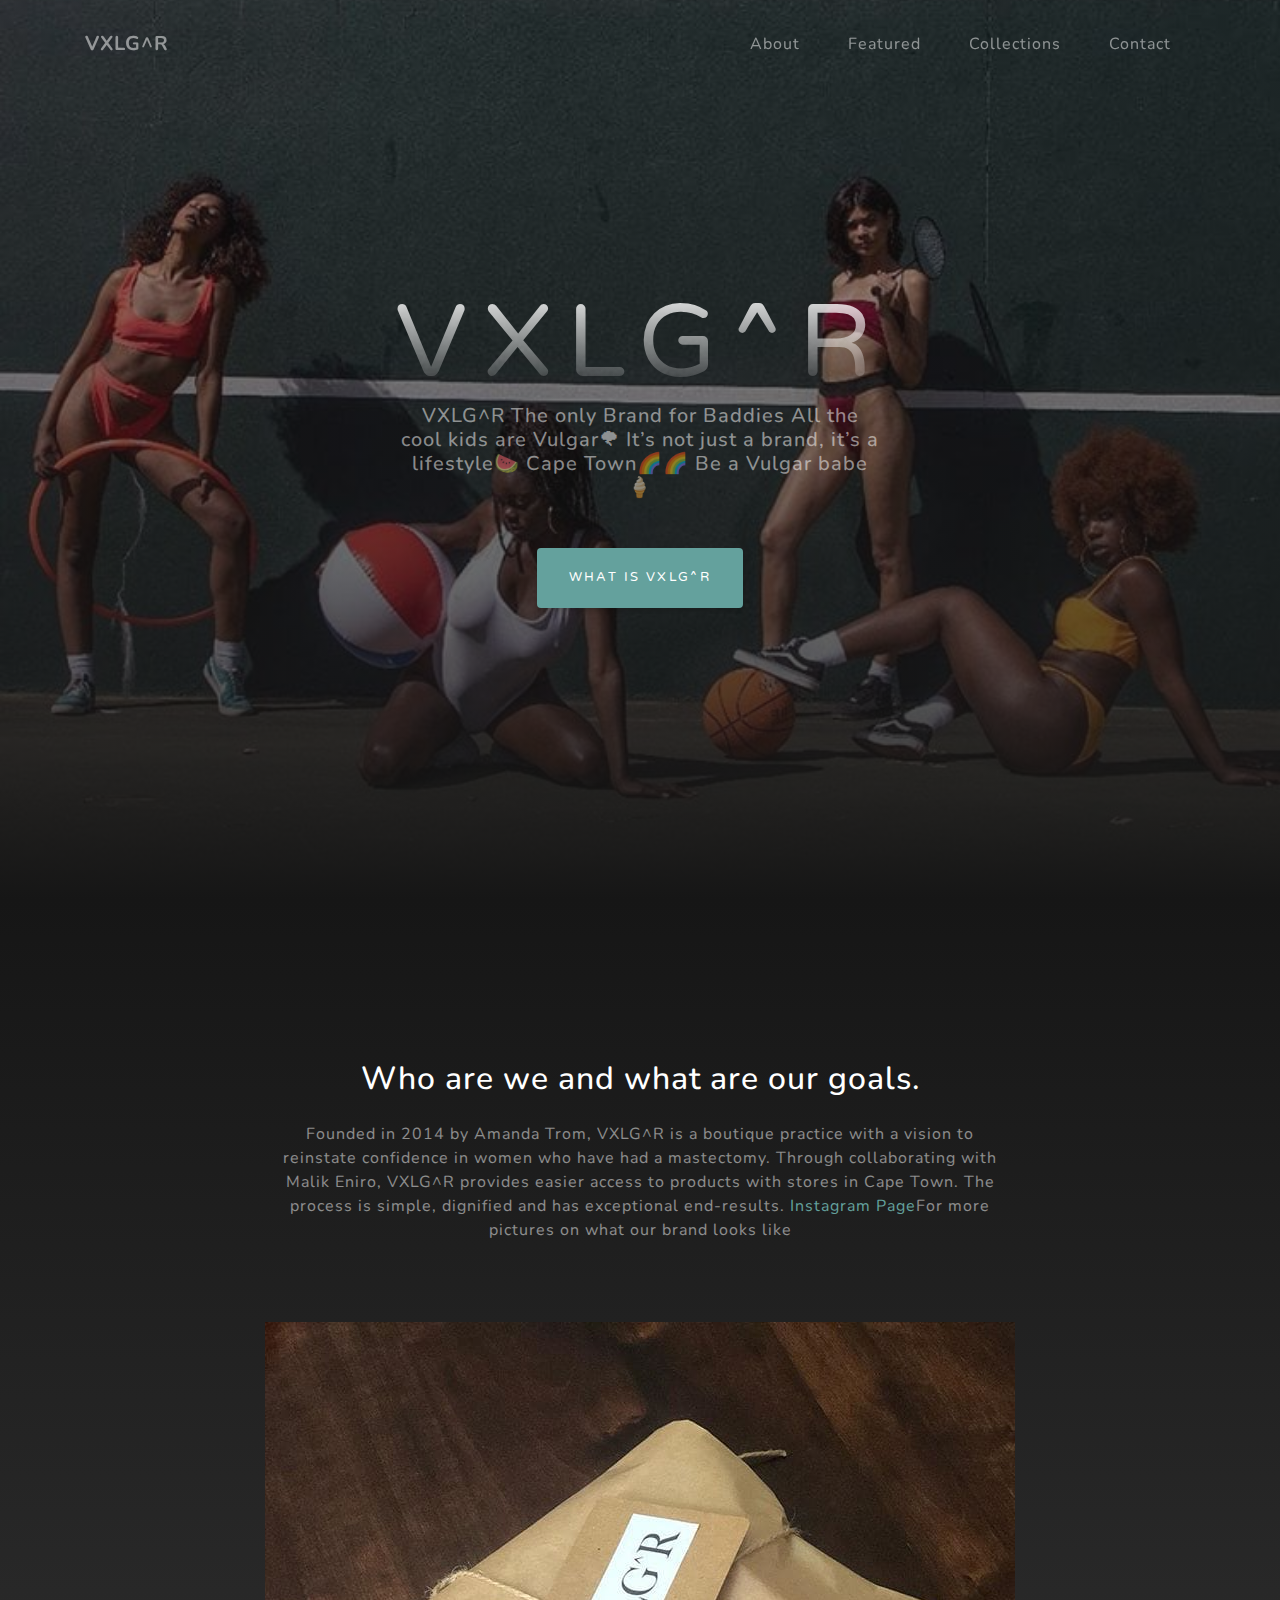
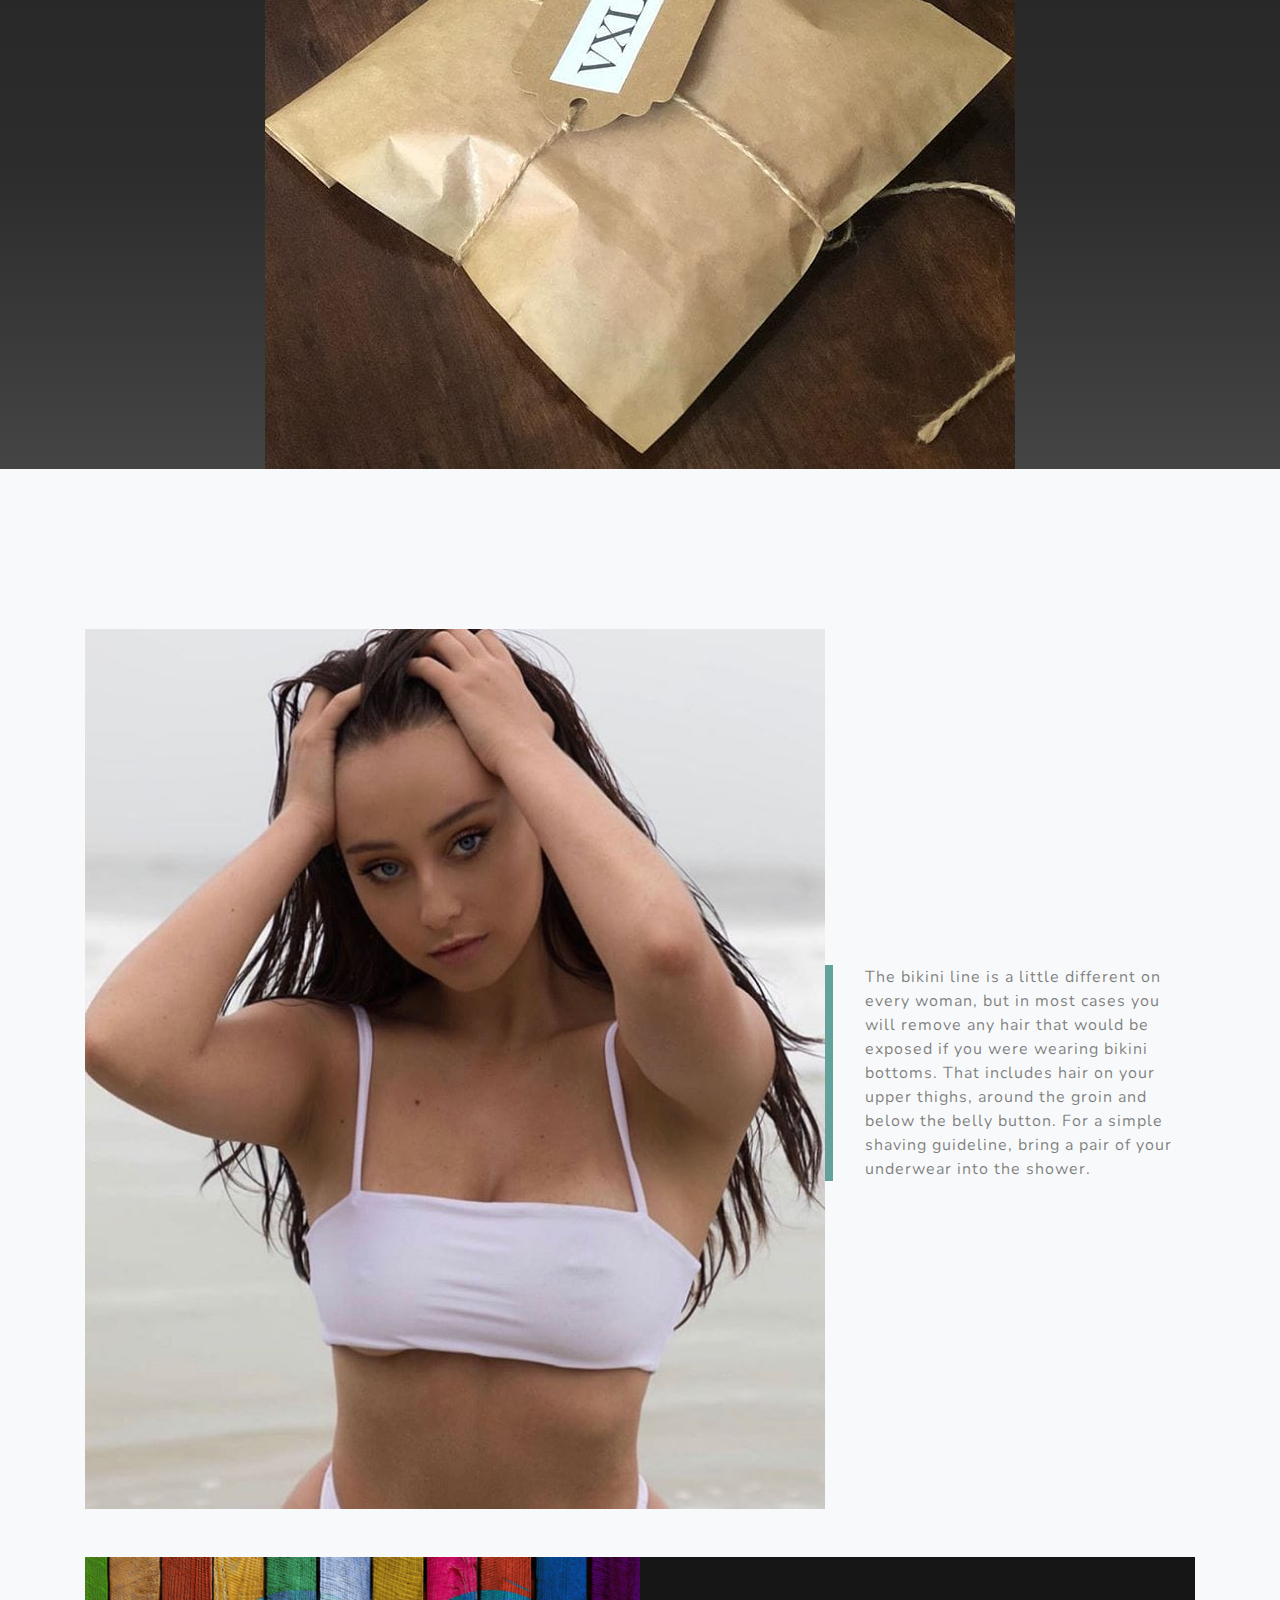
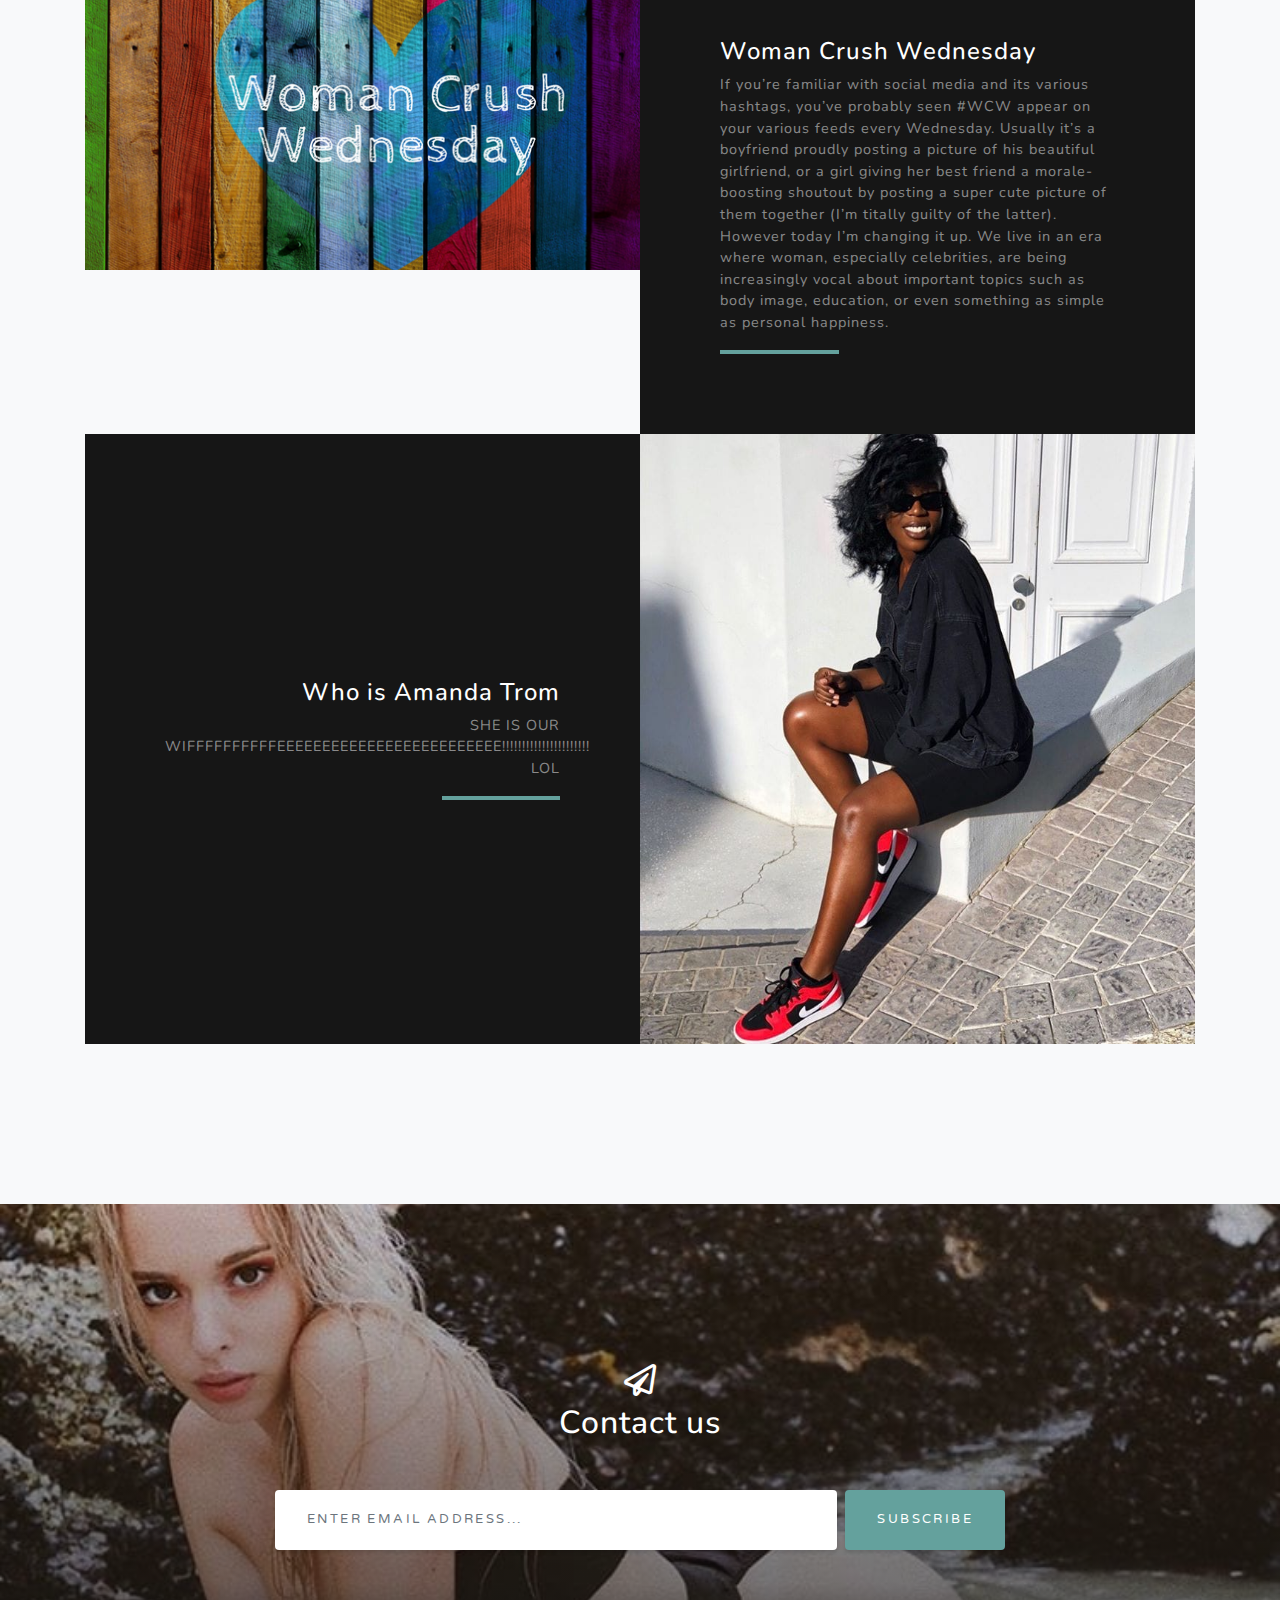
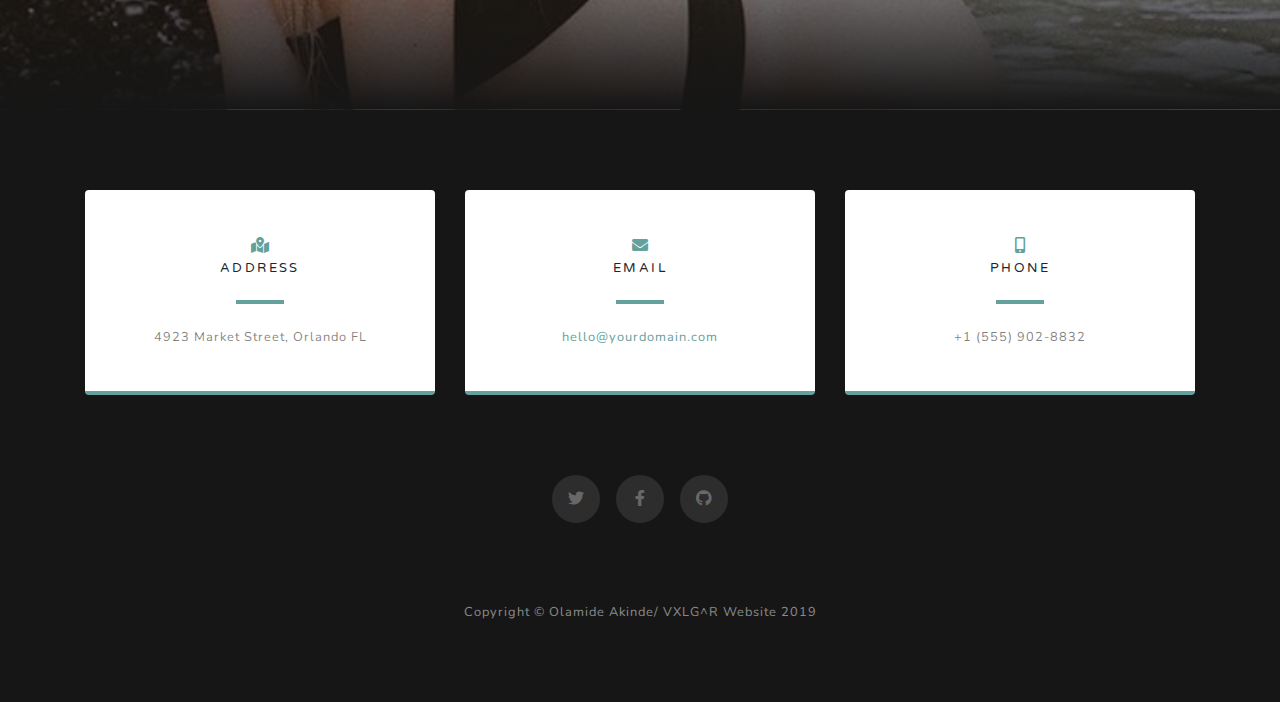
==== commit 8134caef: "made changes to version 2" ====
--- a/index.html
+++ b/index.html
@@ -124,14 +124,14 @@
       <!-- Project Two Row -->
       <div class="row justify-content-center no-gutters">
         <div class="col-lg-6">
-          <img class="img-fluid" src="img/demo-image-02.jpg" alt="">
+          <img class="img-fluid" src="img/amanda.jpeg" alt="pic of Amanda">
         </div>
         <div class="col-lg-6 order-lg-first">
           <div class="bg-black text-center h-100 project">
             <div class="d-flex h-100">
               <div class="project-text w-100 my-auto text-center text-lg-right">
-                <h4 class="text-white">Mountains</h4>
-                <p class="mb-0 text-white-50">Another example of a project with its respective description. These sections work well responsively as well, try this theme on a small screen!</p>
+                <h4 class="text-white">Who is Amanda Trom</h4>
+                <p class="mb-0 text-white-50">SHE IS OUR WIFFFFFFFFFFEEEEEEEEEEEEEEEEEEEEEEEEE!!!!!!!!!!!!!!!!!!!!!! LOL</p>
                 <hr class="d-none d-lg-block mb-0 mr-0">
               </div>
             </div>
@@ -149,7 +149,7 @@
         <div class="col-md-10 col-lg-8 mx-auto text-center">
 
           <i class="far fa-paper-plane fa-2x mb-2 text-white"></i>
-          <h2 class="text-white mb-5">Subscribe to receive updates!</h2>
+          <h2 class="text-white mb-5">Contact us</h2>
 
           <form class="form-inline d-flex">
             <input type="email" class="form-control flex-fill mr-0 mr-sm-2 mb-3 mb-sm-0" id="inputEmail" placeholder="Enter email address...">
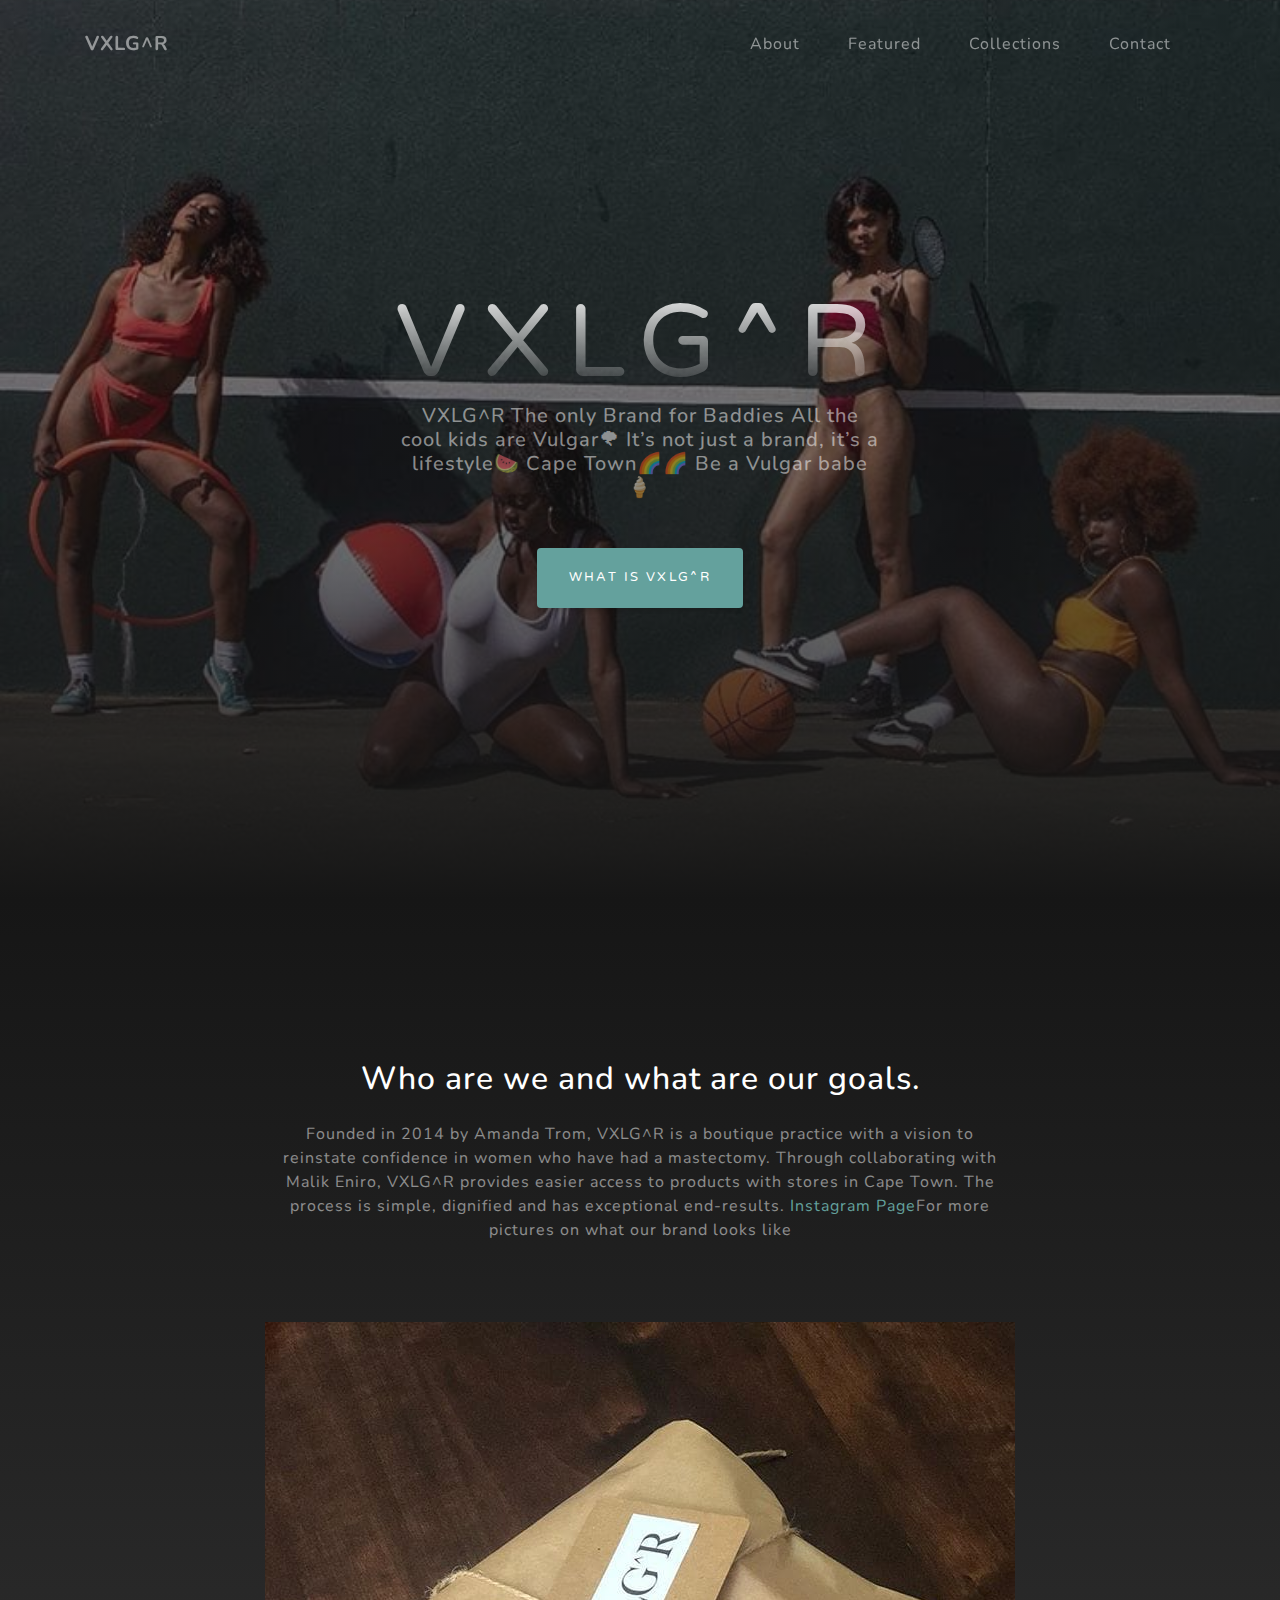
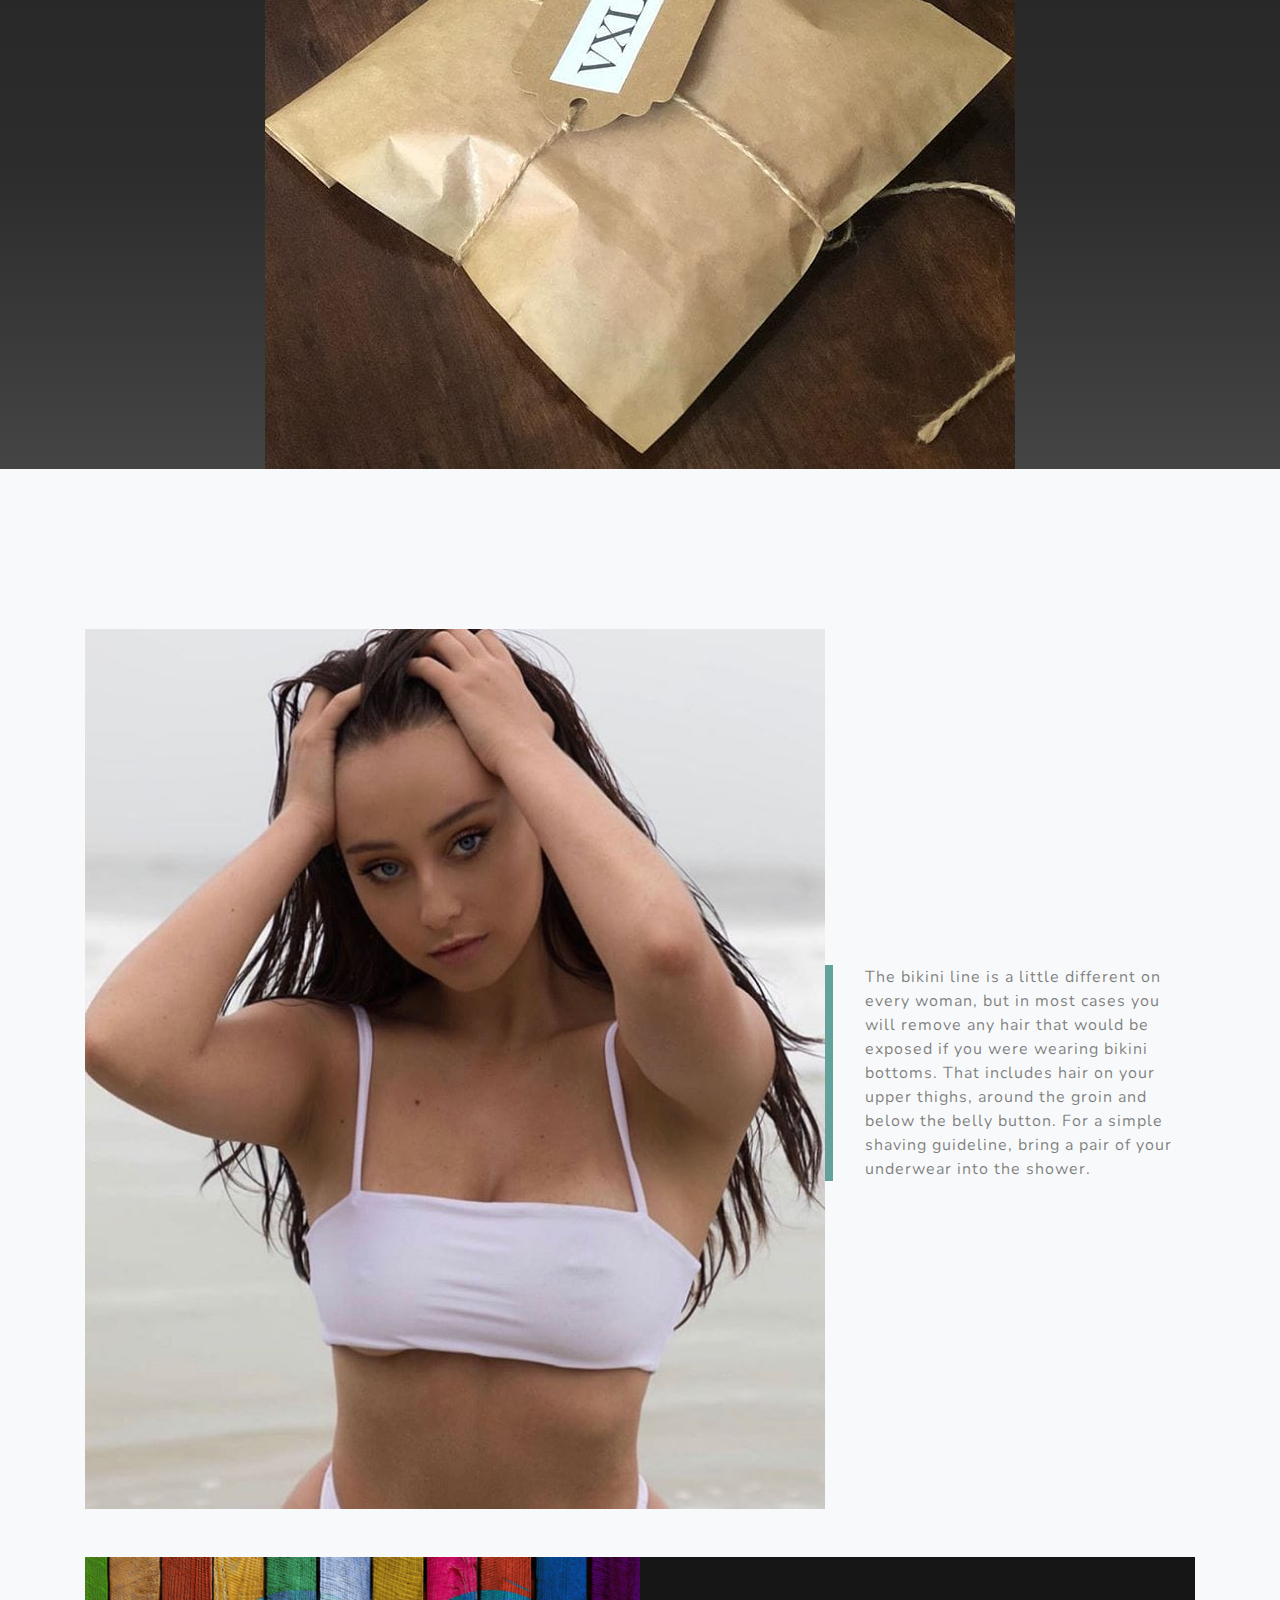
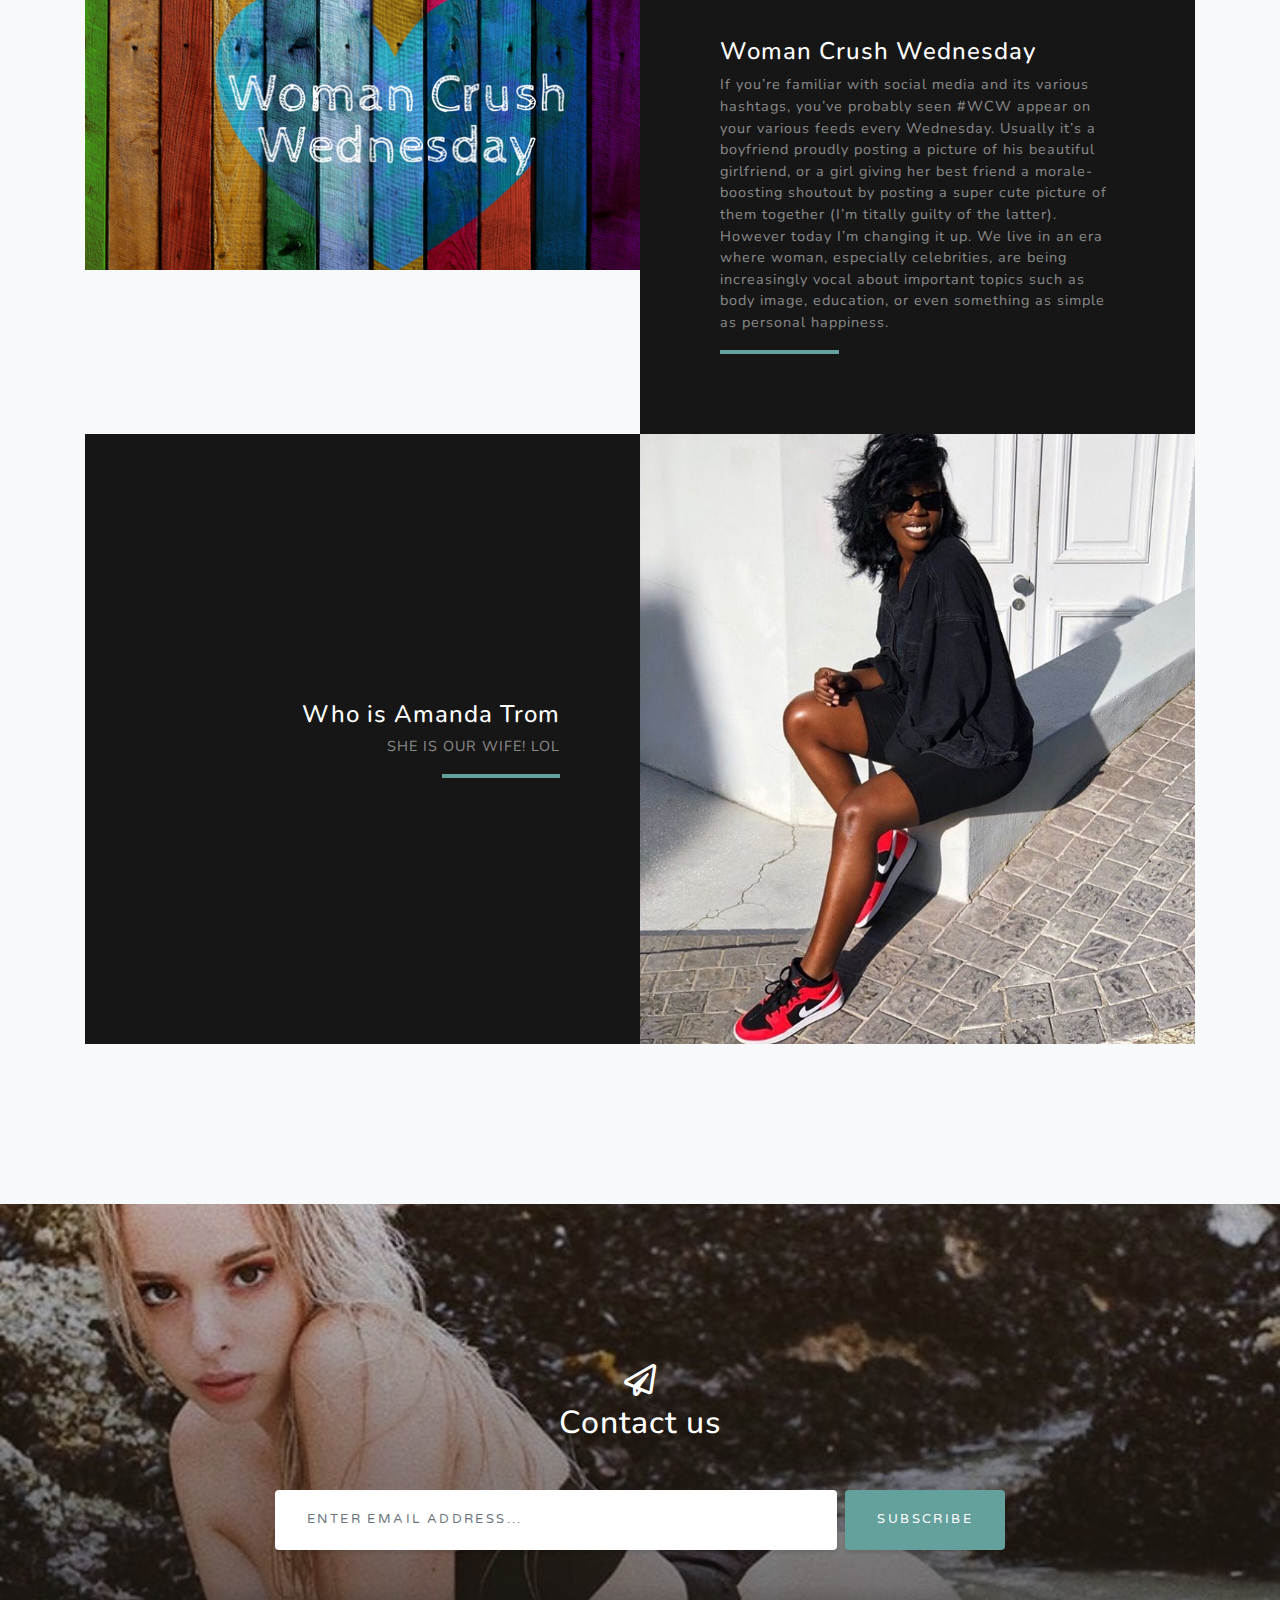
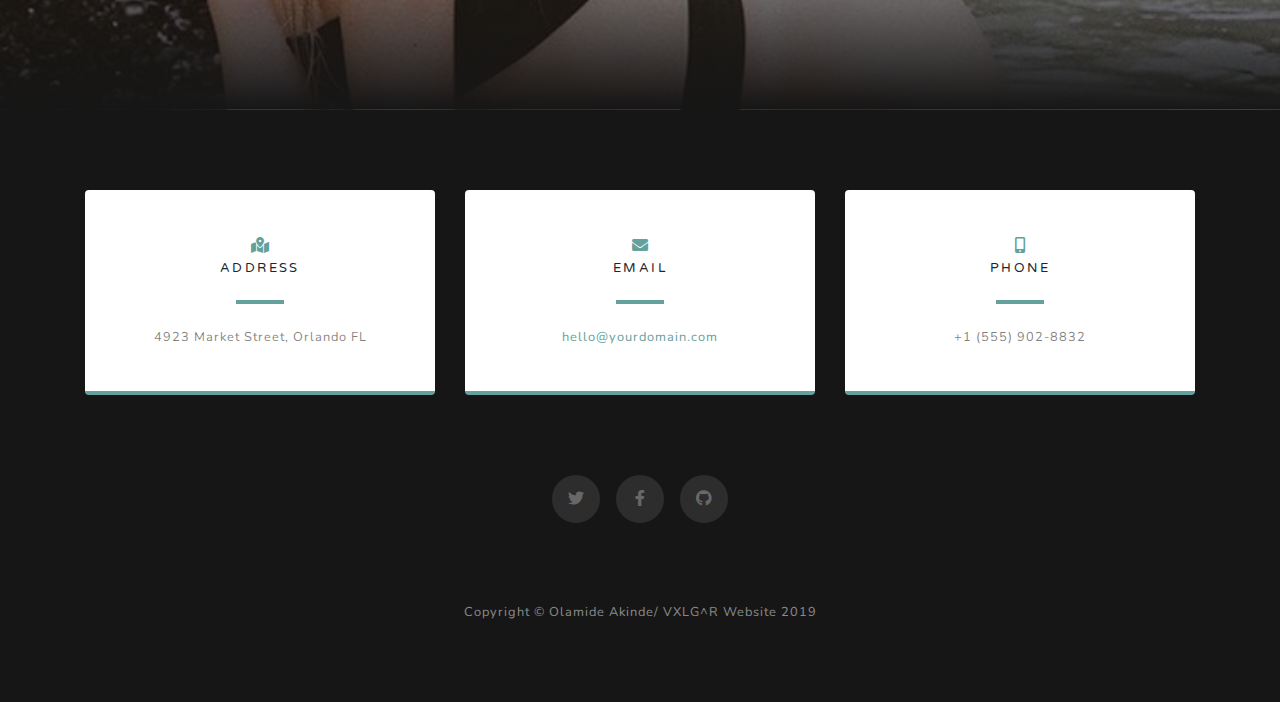
==== commit 24310dc3: "made changes to version2" ====
--- a/index.html
+++ b/index.html
@@ -131,7 +131,7 @@
             <div class="d-flex h-100">
               <div class="project-text w-100 my-auto text-center text-lg-right">
                 <h4 class="text-white">Who is Amanda Trom</h4>
-                <p class="mb-0 text-white-50">SHE IS OUR WIFFFFFFFFFFEEEEEEEEEEEEEEEEEEEEEEEEE!!!!!!!!!!!!!!!!!!!!!! LOL</p>
+                <p class="mb-0 text-white-50">SHE IS OUR WIFE! LOL</p>
                 <hr class="d-none d-lg-block mb-0 mr-0">
               </div>
             </div>
